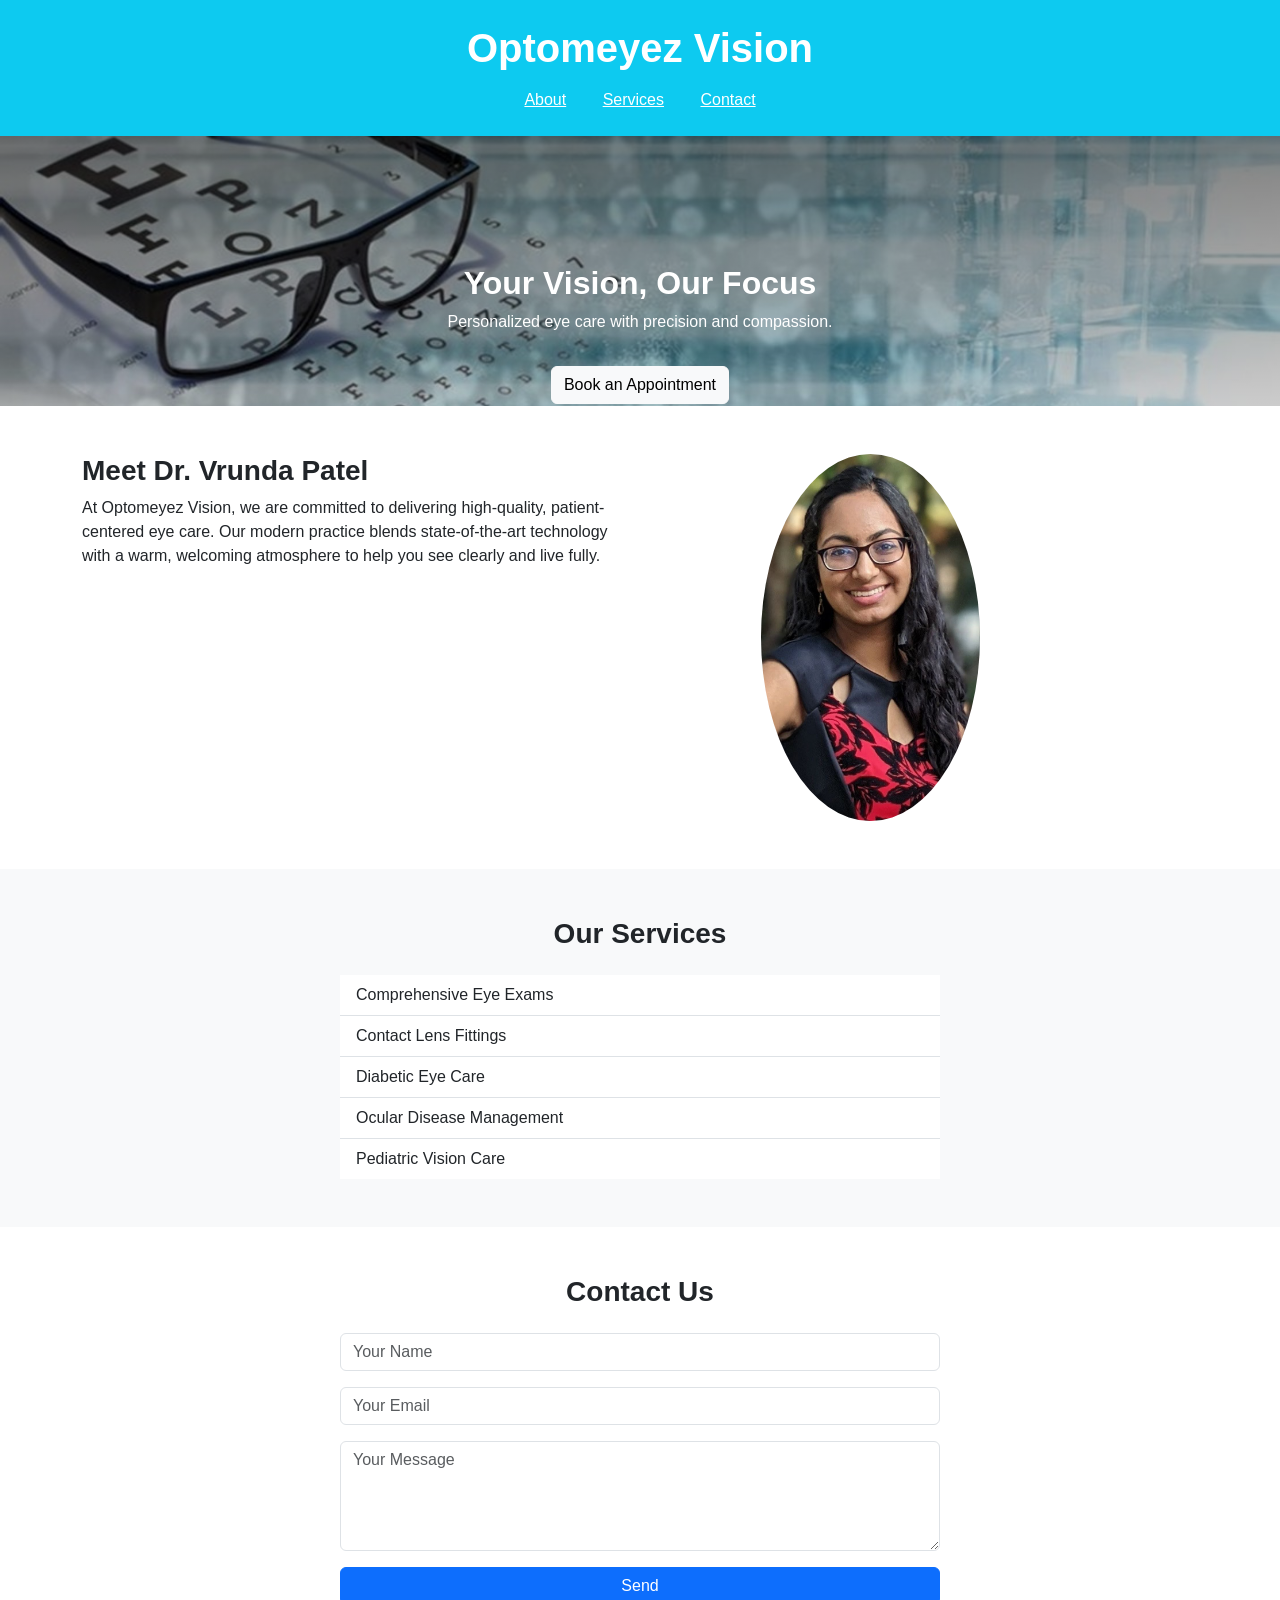
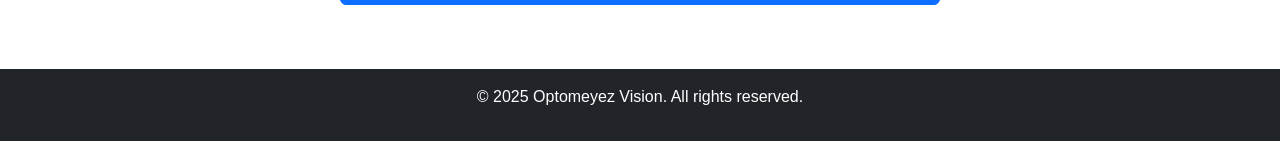
==== index.html @ 197a3fcf "Add files via upload" ====
<!DOCTYPE html>
<html lang="en">
<head>
  <meta charset="UTF-8" />
  <meta name="viewport" content="width=device-width, initial-scale=1.0" />
  <title>Optomeyez Vision</title>
  <link href="https://cdn.jsdelivr.net/npm/bootstrap@5.3.3/dist/css/bootstrap.min.css" rel="stylesheet">
  <link rel="stylesheet" href="style.css" />
</head>
<body>
  <header class="bg-info text-white text-center py-4">
    <h1>Optomeyez Vision</h1>
    <nav class="mt-3">
      <a href="#about" class="text-white mx-3">About</a>
      <a href="#services" class="text-white mx-3">Services</a>
      <a href="#contact" class="text-white mx-3">Contact</a>
    </nav>
  </header>

  <section id="navbar" class="hero text-center text-white d-flex align-items-center justify-content-center">
	<div id="hero">
		<div id="hero-content">
		  <h2>Your Vision, Our Focus</h2>
		  <p>Personalized eye care with precision and compassion.</p>
		  <a href="#contact" class="btn btn-light mt-3">Book an Appointment</a>
		</div>
    </div>
	<div class="overlay"></div>
  </section>

  <section id="about" class="container py-5">
    <div class="row">
      <div class="col-md-6">
        <h3>Meet Dr. Vrunda Patel</h3>
        <p>At Optomeyez Vision, we are committed to delivering high-quality, patient-centered eye care. Our modern practice blends state-of-the-art technology with a warm, welcoming atmosphere to help you see clearly and live fully.</p>
      </div>
      <div class="col-md-6">
        <img src="doctor.jpg" alt="Doctor" id="doctor">
      </div>
    </div>
  </section>

  <section id="services" class="bg-light py-5">
    <div class="container">
      <h3 class="text-center mb-4">Our Services</h3>
      <ul class="list-group list-group-flush">
        <li class="list-group-item">Comprehensive Eye Exams</li>
        <li class="list-group-item">Contact Lens Fittings</li>
        <li class="list-group-item">Diabetic Eye Care</li>
        <li class="list-group-item">Ocular Disease Management</li>
        <li class="list-group-item">Pediatric Vision Care</li>
      </ul>
    </div>
  </section>

  <section id="contact" class="container py-5">
    <h3 class="text-center mb-4">Contact Us</h3>
    <form id="contactForm" class="mx-auto" style="max-width: 600px;">
      <div class="mb-3">
        <input type="text" class="form-control" name="name" placeholder="Your Name" required />
      </div>
      <div class="mb-3">
        <input type="email" class="form-control" name="email" placeholder="Your Email" required />
      </div>
      <div class="mb-3">
        <textarea class="form-control" name="message" placeholder="Your Message" rows="4" required></textarea>
      </div>
      <button type="submit" class="btn btn-primary w-100">Send</button>
      <p id="formStatus" class="mt-3 text-success text-center"></p>
    </form>
  </section>

  <footer class="bg-dark text-white text-center py-3">
    <p>&copy; 2025 Optomeyez Vision. All rights reserved.</p>
  </footer>

  <script src="script.js"></script>
</body>
</html>
---- style.css ----
body {
  font-family: 'Segoe UI', Tahoma, Geneva, Verdana, sans-serif;
}
h1, h2, h3 {
  font-weight: 600;
}
#services ul {
  max-width: 600px;
  margin: auto;
}

#navbar {
  background: 
    linear-gradient(rgba(0, 0, 0, 0.5), rgba(0, 0, 0, 0.2)),
    url('banner.jpg') no-repeat center center; 
  background-size: cover; 
  height: 30vh;
}

#hero {
  position: relative;
  width: 100%;
  height: 100%;
}

#hero-content {
  margin-top: 10%;
}

img {
  border-radius: 50%;
  width: 40%;
  margin-left: 20%;
}

@media (max-width: 600px) {
  #navbar {
    height: 35vh;
  }
}
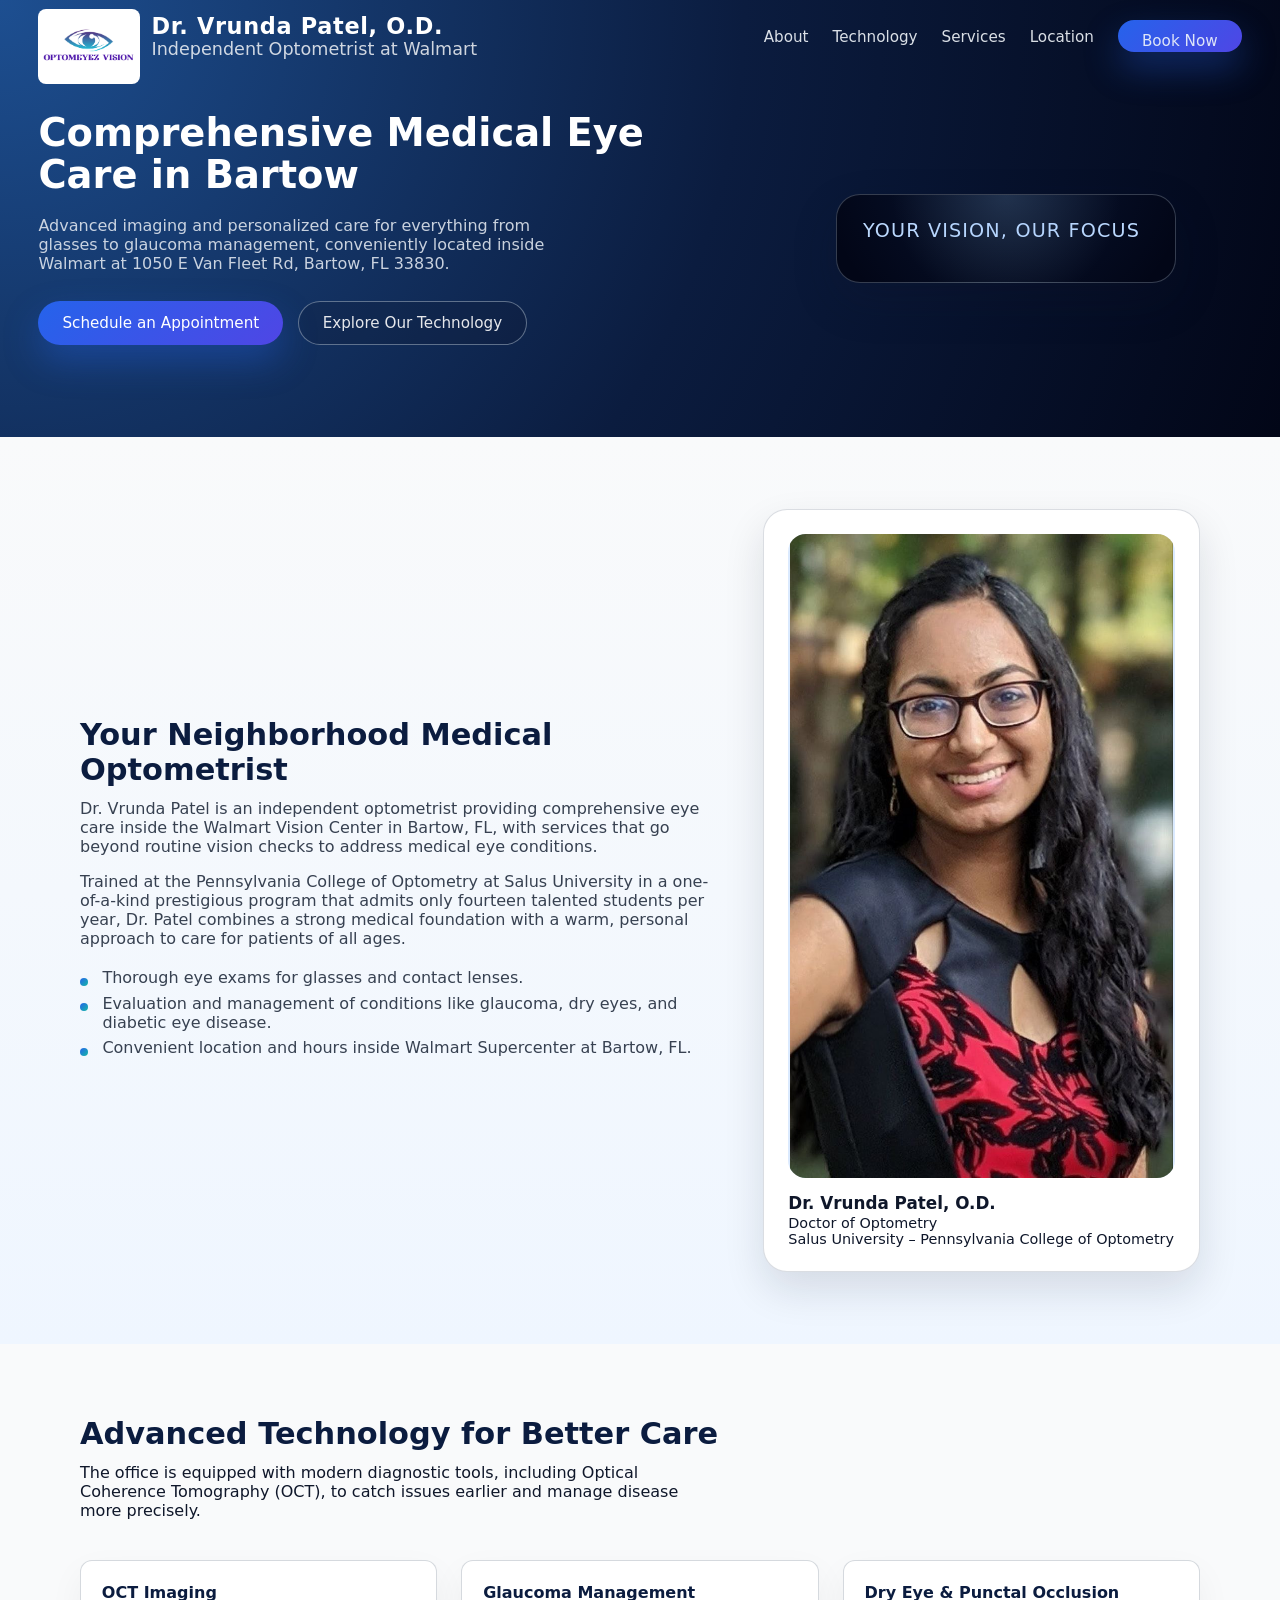
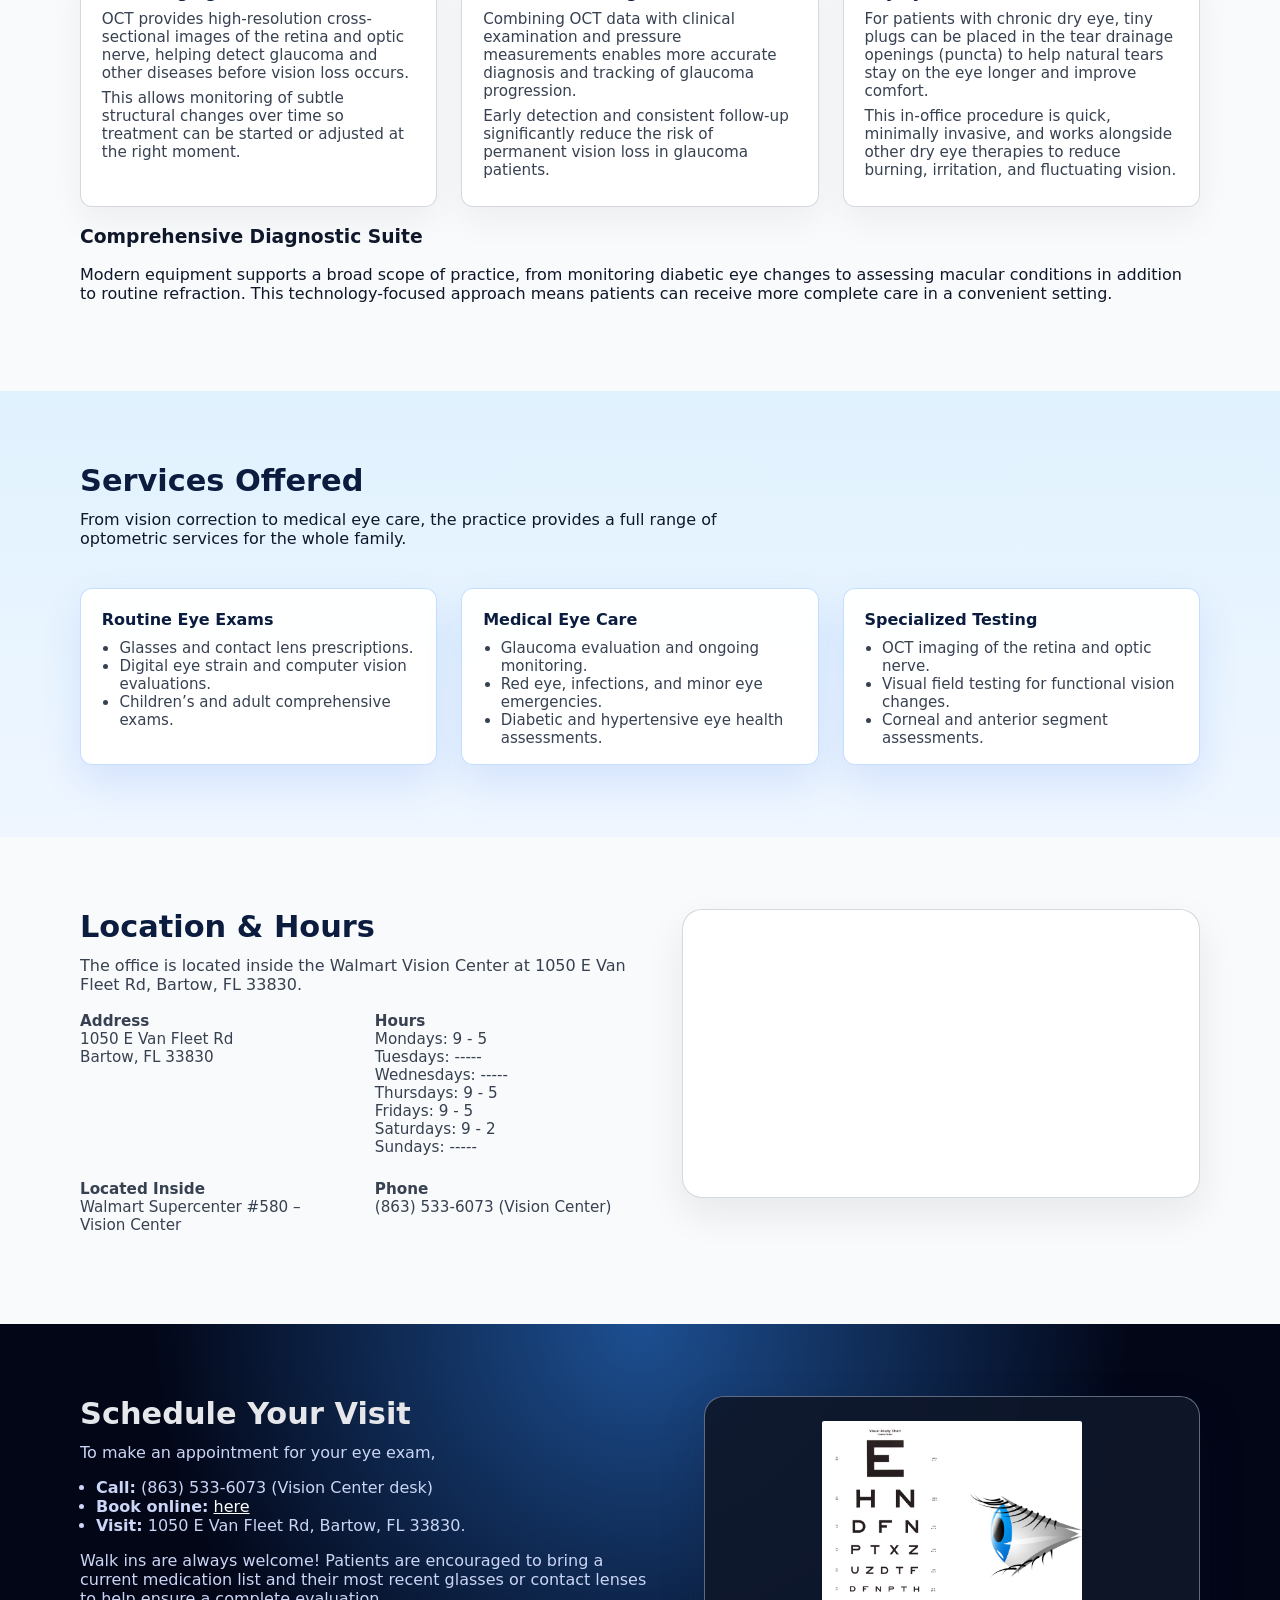
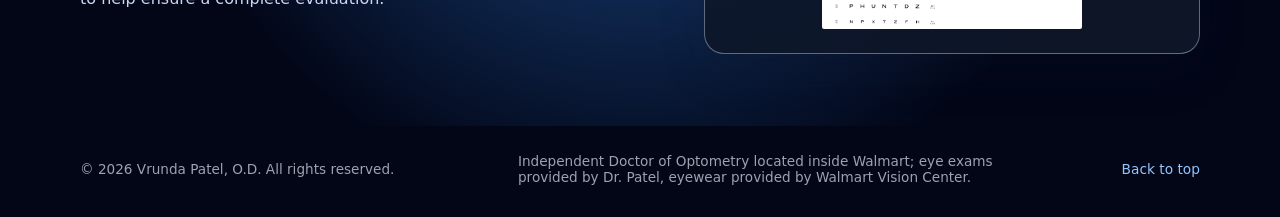
==== commit c3ab898a: "Add files via upload" ====
--- a/index.html
+++ b/index.html
@@ -1,79 +1,254 @@
-<!DOCTYPE html>
-<html lang="en">
-<head>
-  <meta charset="UTF-8" />
-  <meta name="viewport" content="width=device-width, initial-scale=1.0" />
-  <title>Optomeyez Vision</title>
-  <link href="https://cdn.jsdelivr.net/npm/bootstrap@5.3.3/dist/css/bootstrap.min.css" rel="stylesheet">
-  <link rel="stylesheet" href="style.css" />
-</head>
-<body>
-  <header class="bg-info text-white text-center py-4">
-    <h1>Optomeyez Vision</h1>
-    <nav class="mt-3">
-      <a href="#about" class="text-white mx-3">About</a>
-      <a href="#services" class="text-white mx-3">Services</a>
-      <a href="#contact" class="text-white mx-3">Contact</a>
-    </nav>
-  </header>
-
-  <section id="navbar" class="hero text-center text-white d-flex align-items-center justify-content-center">
-	<div id="hero">
-		<div id="hero-content">
-		  <h2>Your Vision, Our Focus</h2>
-		  <p>Personalized eye care with precision and compassion.</p>
-		  <a href="#contact" class="btn btn-light mt-3">Book an Appointment</a>
-		</div>
-    </div>
-	<div class="overlay"></div>
-  </section>
-
-  <section id="about" class="container py-5">
-    <div class="row">
-      <div class="col-md-6">
-        <h3>Meet Dr. Vrunda Patel</h3>
-        <p>At Optomeyez Vision, we are committed to delivering high-quality, patient-centered eye care. Our modern practice blends state-of-the-art technology with a warm, welcoming atmosphere to help you see clearly and live fully.</p>
-      </div>
-      <div class="col-md-6">
-        <img src="doctor.jpg" alt="Doctor" id="doctor">
-      </div>
-    </div>
-  </section>
-
-  <section id="services" class="bg-light py-5">
-    <div class="container">
-      <h3 class="text-center mb-4">Our Services</h3>
-      <ul class="list-group list-group-flush">
-        <li class="list-group-item">Comprehensive Eye Exams</li>
-        <li class="list-group-item">Contact Lens Fittings</li>
-        <li class="list-group-item">Diabetic Eye Care</li>
-        <li class="list-group-item">Ocular Disease Management</li>
-        <li class="list-group-item">Pediatric Vision Care</li>
-      </ul>
-    </div>
-  </section>
-
-  <section id="contact" class="container py-5">
-    <h3 class="text-center mb-4">Contact Us</h3>
-    <form id="contactForm" class="mx-auto" style="max-width: 600px;">
-      <div class="mb-3">
-        <input type="text" class="form-control" name="name" placeholder="Your Name" required />
-      </div>
-      <div class="mb-3">
-        <input type="email" class="form-control" name="email" placeholder="Your Email" required />
-      </div>
-      <div class="mb-3">
-        <textarea class="form-control" name="message" placeholder="Your Message" rows="4" required></textarea>
-      </div>
-      <button type="submit" class="btn btn-primary w-100">Send</button>
-      <p id="formStatus" class="mt-3 text-success text-center"></p>
-    </form>
-  </section>
-
-  <footer class="bg-dark text-white text-center py-3">
-    <p>&copy; 2025 Optomeyez Vision. All rights reserved.</p>
-  </footer>
-
-  <script src="script.js"></script>
-</body>
-</html>
+<!DOCTYPE html>
+<html lang="en">
+<head>
+  <meta charset="UTF-8" />
+  <meta name="viewport" content="width=device-width, initial-scale=1.0" />
+  <title>Dr. Vrunda Patel, O.D. | Bartow Optometrist</title>
+  <link rel="stylesheet" href="style.css" />
+</head>
+<body>
+  <header class="site-header" id="top">
+    <nav class="navbar">
+      <a href="#top" class="brand">
+        <img src="logo.png" alt="Practice Logo" class="logo" />
+        <span class="brand-text">
+          <span class="brand-title">Dr. Vrunda Patel, O.D.</span>
+          <span class="brand-subtitle">Independent Optometrist at Walmart</span>
+        </span>
+      </a>
+      <button class="nav-toggle" aria-label="Toggle navigation">
+        <span class="bar"></span>
+        <span class="bar"></span>
+      </button>
+      <ul class="nav-links">
+        <li><a href="#about">About</a></li>
+        <li><a href="#technology">Technology</a></li>
+        <li><a href="#services">Services</a></li>
+        <li><a href="#location">Location</a></li>
+        <li><a href="https://itrust0666.itrust.io/appointment" class="btn-primary">Book Now</a></li>
+      </ul>
+    </nav>
+
+    <section class="hero">
+      <div class="hero-content">
+        <h1>Comprehensive Medical Eye Care in Bartow</h1>
+        <p>
+          Advanced imaging and personalized care for everything from glasses to glaucoma management, conveniently located inside Walmart at 1050 E Van Fleet Rd, Bartow, FL 33830.
+        </p>
+        <div class="hero-actions">
+          <a href="#contact" class="btn-primary">Schedule an Appointment</a>
+          <a href="#technology" class="btn-outline">Explore Our Technology</a>
+        </div>
+      </div>
+      <div class="hero-visual">
+        <div class="hero-card">
+          <div class="hero-card-header">
+            <span>Your Vision, Our Focus</span>
+          </div>
+          <div class="hero-card-body">
+            <!--- <p class="hero-metric-label">Advanced Eye Imaging</p>
+            <p class="hero-metric">
+              OCT scans for detailed views of the retina and optic nerve to support glaucoma diagnosis and follow-up.
+            </p> --->
+          </div>
+        </div>
+      </div>
+    </section>
+  </header>
+
+  <main>
+    <!-- About Section -->
+    <section id="about" class="section about">
+      <div class="container about-grid">
+        <div class="about-text">
+          <h2>Your Neighborhood Medical Optometrist</h2>
+          <p>
+            Dr. Vrunda Patel is an independent optometrist providing comprehensive eye care inside the Walmart Vision Center in Bartow, FL, with services that go beyond routine vision checks to address medical eye conditions.
+          </p>
+          <p>
+            Trained at the Pennsylvania College of Optometry at Salus University in a one-of-a-kind prestigious program that admits only fourteen talented students per year, Dr. Patel combines a strong medical foundation with a warm, personal approach to care for patients of all ages.
+          </p>
+          <ul class="about-list">
+            <li>Thorough eye exams for glasses and contact lenses.</li>
+            <li>Evaluation and management of conditions like glaucoma, dry eyes, and diabetic eye disease.</li>
+            <li>Convenient location and hours inside Walmart Supercenter at Bartow, FL.</li>
+          </ul>
+        </div>
+        <div class="about-image-card">
+          <div class="about-image-wrapper">
+            <img src="doctor.jpg" alt="Dr. Vrunda Patel headshot" class="about-image" />
+          </div>
+          <div class="about-image-info">
+            <h3>Dr. Vrunda Patel, O.D.</h3>
+            <p>Doctor of Optometry</p>
+            <p>Salus University – Pennsylvania College of Optometry</p>
+          </div>
+        </div>
+      </div>
+    </section>
+
+    <!-- Technology Section -->
+    <section id="technology" class="section technology">
+      <div class="container">
+        <h2>Advanced Technology for Better Care</h2>
+        <p class="section-intro">
+          The office is equipped with modern diagnostic tools, including Optical Coherence Tomography (OCT), to catch issues earlier and manage disease more precisely.
+        </p>
+        <div class="technology-grid">
+          <div class="tech-card">
+            <h3>OCT Imaging</h3>
+            <p>
+              OCT provides high-resolution cross-sectional images of the retina and optic nerve, helping detect glaucoma and other diseases before vision loss occurs.
+            </p>
+            <p>
+              This allows monitoring of subtle structural changes over time so treatment can be started or adjusted at the right moment.
+            </p>
+          </div>
+          <div class="tech-card">
+            <h3>Glaucoma Management</h3>
+            <p>
+              Combining OCT data with clinical examination and pressure measurements enables more accurate diagnosis and tracking of glaucoma progression.
+            </p>
+            <p>
+              Early detection and consistent follow-up significantly reduce the risk of permanent vision loss in glaucoma patients.
+            </p>
+          </div>
+		  <div class="tech-card">
+			<h3>Dry Eye & Punctal Occlusion</h3>
+			<p>
+			  For patients with chronic dry eye, tiny plugs can be placed in the tear drainage openings (puncta) to help natural tears stay on the eye longer and improve comfort.
+			</p>
+			<p>
+			  This in-office procedure is quick, minimally invasive, and works alongside other dry eye therapies to reduce burning, irritation, and fluctuating vision.
+			</p>
+		  </div>          
+        </div>
+		<h3>Comprehensive Diagnostic Suite</h3>
+		<p>
+		  Modern equipment supports a broad scope of practice, from monitoring diabetic eye changes to assessing macular conditions in addition to routine refraction. This technology-focused approach means patients can receive more complete care in a convenient setting.
+		</p>
+      </div>
+    </section>
+
+    <!-- Services Section -->
+    <section id="services" class="section services">
+      <div class="container">
+        <h2>Services Offered</h2>
+        <p class="section-intro">
+          From vision correction to medical eye care, the practice provides a full range of optometric services for the whole family.
+        </p>
+        <div class="services-grid">
+          <div class="service-card">
+            <h3>Routine Eye Exams</h3>
+            <ul>
+              <li>Glasses and contact lens prescriptions.</li>
+              <li>Digital eye strain and computer vision evaluations.</li>
+              <li>Children’s and adult comprehensive exams.</li>
+            </ul>
+          </div>
+          <div class="service-card">
+            <h3>Medical Eye Care</h3>
+            <ul>
+              <li>Glaucoma evaluation and ongoing monitoring.</li>
+              <li>Red eye, infections, and minor eye emergencies.</li>
+              <li>Diabetic and hypertensive eye health assessments.</li>
+            </ul>
+          </div>
+          <div class="service-card">
+            <h3>Specialized Testing</h3>
+            <ul>
+              <li>OCT imaging of the retina and optic nerve.</li>
+              <li>Visual field testing for functional vision changes.</li>
+              <li>Corneal and anterior segment assessments.</li>
+            </ul>
+          </div>
+        </div>
+      </div>
+    </section>
+
+    <!-- Location Section -->
+    <section id="location" class="section location">
+      <div class="container location-grid">
+        <div class="location-info">
+          <h2>Location & Hours</h2>
+          <p>
+            The office is located inside the Walmart Vision Center at 1050 E Van Fleet Rd, Bartow, FL 33830.
+          </p>
+          <div class="location-details">
+            <p><strong>Address</strong><br />1050 E Van Fleet Rd<br />Bartow, FL 33830</p>
+			<p><strong>Hours</strong><br />Mondays: 9 - 5<br />Tuesdays: -----<br />Wednesdays: -----<br />Thursdays: 9 - 5<br />Fridays: 9 - 5<br />Saturdays: 9 - 2<br />Sundays: -----</p>
+            <p><strong>Located Inside</strong><br />Walmart Supercenter #580 – Vision Center</p>
+            <p><strong>Phone</strong><br />(863) 533-6073 (Vision Center)</p>
+          </div>
+        </div>
+        <div class="location-map">
+          <div class="map-embed-wrapper">
+            <!-- You can replace the src with your own embedded map link -->
+            <iframe
+              title="Map to 1050 E Van Fleet Rd Bartow FL 33830"
+              src="https://www.google.com/maps?q=1050+E+Van+Fleet+Dr,+Bartow,+FL+33830&output=embed"
+              loading="lazy"
+              referrerpolicy="no-referrer-when-downgrade"
+            ></iframe>
+          </div>
+        </div>
+      </div>
+    </section>
+
+    <!-- Contact Section -->
+    <section id="contact" class="section contact">
+      <div class="container contact-grid">
+        <div class="contact-text">
+          <h2>Schedule Your Visit</h2>
+          <p>
+            To make an appointment for your eye exam,
+          </p>
+          <ul class="contact-list">
+            <li><strong>Call:</strong> (863) 533-6073 (Vision Center desk)</li>
+			<li><strong>Book online:</strong> <a href = "https://itrust0666.itrust.io/appointment" style = "color:white">here</a></li>
+            <li><strong>Visit:</strong> 1050 E Van Fleet Rd, Bartow, FL 33830.</li>
+          </ul>
+          <p>
+            Walk ins are always welcome! Patients are encouraged to bring a current medication list and their most recent glasses or contact lenses to help ensure a complete evaluation.
+          </p>
+        </div>
+        <div class="contact-card">
+		  <img src="snellentest.png" alt="Snellen eye chart" class="snellen-image" />
+          <!-- <h3>Quick Message</h3>
+          <p class="small-note">
+            This is a non-functional demo form for the static site; connect it to your preferred system later.
+          </p>
+          <form class="contact-form" id="contact-form">
+            <div class="form-group">
+              <label for="name">Name</label>
+              <input id="name" type="text" name="name" placeholder="Your full name" required />
+            </div>
+            <div class="form-group">
+              <label for="phone">Phone</label>
+              <input id="phone" type="tel" name="phone" placeholder="Best phone number" required />
+            </div>
+            <div class="form-group">
+              <label for="message">Message</label>
+              <textarea id="message" name="message" rows="3" placeholder="Preferred day/time or questions"></textarea>
+            </div>
+            <button type="submit" class="btn-primary full-width">Submit Request</button>
+            <p class="form-status" id="form-status"></p>
+          </form> -->
+        </div>
+      </div>
+    </section>
+  </main>
+
+  <footer class="site-footer">
+    <div class="container footer-content">
+      <p>&copy; <span id="year"></span> Vrunda Patel, O.D. All rights reserved.</p>
+      <p class="footer-note">
+        Independent Doctor of Optometry located inside Walmart; eye exams provided by Dr. Patel, eyewear provided by Walmart Vision Center.
+      </p>
+      <a href="#top" class="back-to-top">Back to top</a>
+    </div>
+  </footer>
+
+  <script src="script.js"></script>
+</body>
+</html>
--- a/style.css
+++ b/style.css
@@ -1,40 +1,764 @@
-body {
-  font-family: 'Segoe UI', Tahoma, Geneva, Verdana, sans-serif;
-}
-h1, h2, h3 {
-  font-weight: 600;
-}
-#services ul {
-  max-width: 600px;
-  margin: auto;
-}
-
-#navbar {
-  background: 
-    linear-gradient(rgba(0, 0, 0, 0.5), rgba(0, 0, 0, 0.2)),
-    url('banner.jpg') no-repeat center center; 
-  background-size: cover; 
-  height: 30vh;
-}
-
-#hero {
-  position: relative;
-  width: 100%;
-  height: 100%;
-}
-
-#hero-content {
-  margin-top: 10%;
-}
-
-img {
-  border-radius: 50%;
-  width: 40%;
-  margin-left: 20%;
-}
-
-@media (max-width: 600px) {
-  #navbar {
-    height: 35vh;
-  }
-}
+:root {
+  --blue-900: #0b1c3f;
+  --blue-700: #1d4f91;
+  --blue-500: #2563eb;
+  --blue-300: #7fb3ff;
+  --blue-100: #e6f1ff;
+  --gray-900: #0f172a;
+  --gray-700: #374151;
+  --gray-500: #6b7280;
+  --gray-200: #e5e7eb;
+  --gray-100: #f3f4f6;
+  --white: #ffffff;
+  --accent-teal: #14b8a6;
+
+  --shadow-soft: 0 18px 45px rgba(15, 23, 42, 0.18);
+  --radius-lg: 18px;
+  --radius-md: 12px;
+  --radius-pill: 999px;
+
+  --nav-height: 72px;
+}
+
+*,
+*::before,
+*::after {
+  box-sizing: border-box;
+}
+
+html {
+  scroll-behavior: smooth;
+}
+
+body {
+  margin: 0;
+  font-family: system-ui, -apple-system, BlinkMacSystemFont, "SF Pro Text",
+    "Segoe UI", sans-serif;
+  color: var(--gray-900);
+  background: radial-gradient(circle at top left, #0b1c3f 0, #020617 50%, #020617 80%, #020617 100%);
+}
+
+/* Layout helpers */
+
+.container {
+  width: min(1120px, 100% - 2.5rem);
+  margin-inline: auto;
+}
+
+.section {
+  padding: 4.5rem 0;
+}
+
+.section h2 {
+  font-size: clamp(1.9rem, 2.2vw, 2.2rem);
+  margin: 0 0 0.75rem;
+  color: var(--blue-900);
+}
+
+.section-intro {
+  margin: 0 0 2.5rem;
+  color: var(--gray-600);
+  max-width: 640px;
+}
+
+/* Header & Nav */
+
+.site-header {
+  background: radial-gradient(circle at top left, #1d4f91 0, #0b1c3f 55%, #020617 100%);
+  color: var(--white);
+  padding-bottom: 4.5rem;
+}
+
+.navbar {
+  height: var(--nav-height);
+  display: flex;
+  align-items: center;
+  justify-content: space-between;
+  gap: 1rem;
+  padding-inline: min(3vw, 2.5rem);
+}
+
+.brand {
+  display: flex;
+  align-items: center;
+  text-decoration: none;
+  color: inherit;
+  gap: 0.7rem;
+}
+
+.logo {
+  height: 75px;
+  width: auto;
+  border-radius: 8px;
+  background: rgba(15, 23, 42, 0.6);
+  object-fit: cover;
+  margin-top: 5%;
+}
+
+.brand-text {
+  display: flex;
+  flex-direction: column;
+  font-size: 1.4rem;
+}
+
+.brand-title {
+  font-weight: 600;
+  letter-spacing: 0.03em;
+}
+
+.brand-subtitle {
+  font-size: 1.1rem;
+  opacity: 0.8;
+}
+
+/* Nav links */
+
+.nav-links {
+  display: flex;
+  align-items: center;
+  gap: 1.5rem;
+  list-style: none;
+  margin: 0;
+  padding: 0;
+}
+
+.nav-links a {
+  color: rgba(241, 245, 249, 0.9);
+  text-decoration: none;
+  font-size: 0.95rem;
+  position: relative;
+  padding-bottom: 2px;
+}
+
+.nav-links a::after {
+  content: "";
+  position: absolute;
+  left: 0;
+  bottom: 0;
+  width: 0%;
+  height: 2px;
+  background: linear-gradient(90deg, var(--blue-300), var(--accent-teal));
+  border-radius: 999px;
+  transition: width 0.25s ease;
+}
+
+.nav-links a:hover::after {
+  width: 100%;
+}
+
+/* Hamburger */
+
+.nav-toggle {
+  display: none;
+  background: transparent;
+  border: none;
+  cursor: pointer;
+  flex-direction: column;
+  gap: 5px;
+}
+
+.nav-toggle .bar {
+  width: 22px;
+  height: 2px;
+  background: #e5e7eb;
+  border-radius: 999px;
+}
+
+/* Buttons */
+
+.btn-primary,
+.btn-outline {
+  display: inline-flex;
+  align-items: center;
+  justify-content: center;
+  border-radius: var(--radius-pill);
+  padding: 0.75rem 1.5rem;
+  font-size: 0.95rem;
+  font-weight: 500;
+  cursor: pointer;
+  border: none;
+  text-decoration: none;
+  transition: transform 0.15s ease, box-shadow 0.15s ease, background 0.15s ease,
+    color 0.15s ease;
+}
+
+.btn-primary {
+  background: linear-gradient(135deg, #2563eb, #4f46e5);
+  color: var(--white);
+  box-shadow: 0 16px 35px rgba(37, 99, 235, 0.35);
+}
+
+.btn-primary:hover {
+  transform: translateY(-1px);
+  box-shadow: 0 20px 45px rgba(37, 99, 235, 0.48);
+}
+
+.btn-outline {
+  border: 1px solid rgba(148, 163, 184, 0.6);
+  color: #e5e7eb;
+  background: rgba(15, 23, 42, 0.2);
+}
+
+.btn-outline:hover {
+  background: rgba(15, 23, 42, 0.55);
+}
+
+.full-width {
+  width: 100%;
+}
+
+/* Hero */
+
+.hero {
+  display: grid;
+  grid-template-columns: minmax(0, 1.6fr) minmax(0, 1.1fr);
+  gap: 3rem;
+  align-items: center;
+  padding: 2.5rem min(3vw, 2.5rem) 0;
+}
+
+.hero-content h1 {
+  font-size: clamp(2.2rem, 3vw, 2.9rem);
+  line-height: 1.1;
+  margin: 0 0 1.25rem;
+}
+
+.hero-content p {
+  margin: 0 0 1.75rem;
+  max-width: 520px;
+  color: rgba(226, 232, 240, 0.88);
+}
+
+.hero-actions {
+  display: flex;
+  flex-wrap: wrap;
+  gap: 0.9rem;
+  margin-bottom: 1.2rem;
+}
+
+.hero-highlight .pill {
+  display: inline-flex;
+  align-items: center;
+  padding: 0.45rem 0.9rem;
+  border-radius: var(--radius-pill);
+  background: rgba(15, 23, 42, 0.7);
+  border: 1px solid rgba(96, 165, 250, 0.6);
+  color: #dbeafe;
+  font-size: 0.85rem;
+}
+
+/* Hero visual card */
+
+.hero-visual {
+  display: flex;
+  justify-content: center;
+}
+
+.hero-card {
+  background: radial-gradient(circle at top, #1e293b 0, #020617 60%);
+  border-radius: 24px;
+  padding: 1.5rem 1.6rem;
+  color: #e5e7eb;
+  box-shadow: var(--shadow-soft);
+  border: 1px solid rgba(148, 163, 184, 0.35);
+  max-width: 340px;
+  width: 100%;
+  position: relative;
+  overflow: hidden;
+}
+
+.hero-card::before {
+  content: "";
+  position: absolute;
+  inset: -40%;
+  background: radial-gradient(circle at top, rgba(59, 130, 246, 0.3), transparent 55%);
+  opacity: 0.4;
+  pointer-events: none;
+}
+
+.hero-card-header {
+  display: flex;
+  align-items: center;
+  justify-content: space-between;
+  margin-bottom: 1rem;
+}
+
+.hero-card-header span {
+  font-size: 1.2rem;
+  letter-spacing: 0.06em;
+  text-transform: uppercase;
+  color: #bfdbfe;
+  text-align: center;
+  display: flex;
+  align-items: center;   /* vertical center */
+  justify-content: center; /* horizontal center */
+  text-align: center;
+}
+
+.hero-card-body {
+  position: relative;
+  z-index: 1;
+}
+
+.hero-metric-label {
+  font-size: 0.85rem;
+  text-transform: uppercase;
+  letter-spacing: 0.12em;
+  color: #a5b4fc;
+  margin-bottom: 0.4rem;
+}
+
+.hero-metric {
+  font-size: 0.95rem;
+  color: #e5e7eb;
+  line-height: 1.5;
+}
+
+/* ABOUT */
+
+.about {
+  background: linear-gradient(to bottom, #f9fafb, #eff6ff);
+}
+
+.about-grid {
+  display: grid;
+  grid-template-columns: minmax(0, 1.6fr) minmax(0, 1.1fr);
+  gap: 3rem;
+  align-items: center;
+}
+
+.about-text p {
+  margin-top: 0;
+  color: var(--gray-700);
+}
+
+.about-list {
+  list-style: none;
+  margin: 1.25rem 0 0;
+  padding: 0;
+}
+
+.about-list li {
+  position: relative;
+  padding-left: 1.4rem;
+  margin-bottom: 0.4rem;
+  color: var(--gray-700);
+}
+
+.about-list li::before {
+  content: "";
+  position: absolute;
+  left: 0;
+  top: 0.6rem;
+  width: 8px;
+  height: 8px;
+  border-radius: 999px;
+  background: linear-gradient(135deg, var(--blue-500), var(--accent-teal));
+}
+
+.about-image-card {
+  background: var(--white);
+  border-radius: 24px;
+  padding: 1.5rem;
+  box-shadow: 0 18px 40px rgba(15, 23, 42, 0.12);
+  border: 1px solid rgba(209, 213, 219, 0.8);
+}
+
+.about-image-wrapper {
+  border-radius: 18px;
+  overflow: hidden;
+  background: #dbeafe;
+  aspect-ratio: 3 / 5;
+}
+
+.about-image {
+  width: 100%;
+  height: 100%;
+  object-fit: scale-down; /* or try 'scale-down' */
+  object-position: center top; /* adjust as needed */
+  display: block;
+  transition: transform 0.3s ease;
+}
+
+img:hover {
+    /* Scales the image to 120% (1.2 times) its original size */
+    transform: scale(1.2); 
+}
+
+.about-image-info {
+  margin-top: 0.9rem;
+}
+
+.about-image-info h3 {
+  margin: 0 0 0.15rem;
+  font-size: 1.05rem;
+}
+
+.about-image-info p {
+  margin: 0;
+  font-size: 0.9rem;
+  color: var(--gray-600);
+}
+
+/* TECHNOLOGY */
+
+.technology {
+  background: #f9fafb;
+}
+
+.technology-grid {
+  display: grid;
+  grid-template-columns: repeat(3, minmax(0, 1fr));
+  gap: 1.5rem;
+}
+
+.tech-card {
+  background: var(--white);
+  border-radius: var(--radius-md);
+  padding: 1.4rem 1.3rem 1.3rem;
+  border: 1px solid rgba(209, 213, 219, 0.9);
+  box-shadow: 0 14px 35px rgba(15, 23, 42, 0.05);
+}
+
+.tech-card h3 {
+  margin: 0 0 0.5rem;
+  font-size: 1rem;
+  color: var(--blue-900);
+}
+
+.tech-card p {
+  margin: 0 0 0.4rem;
+  font-size: 0.95rem;
+  color: var(--gray-700);
+}
+
+/* SERVICES */
+
+.services {
+  background: linear-gradient(to bottom, #e0f2fe, #eff6ff);
+}
+
+.services-grid {
+  display: grid;
+  grid-template-columns: repeat(3, minmax(0, 1fr));
+  gap: 1.5rem;
+}
+
+.service-card {
+  background: rgba(255, 255, 255, 0.96);
+  border-radius: var(--radius-md);
+  padding: 1.3rem 1.3rem 1.1rem;
+  border: 1px solid rgba(191, 219, 254, 0.9);
+  box-shadow: 0 18px 40px rgba(37, 99, 235, 0.12);
+}
+
+.service-card h3 {
+  margin: 0 0 0.6rem;
+  font-size: 1rem;
+  color: var(--blue-900);
+}
+
+.service-card ul {
+  margin: 0;
+  padding-left: 1.1rem;
+  color: var(--gray-700);
+  font-size: 0.94rem;
+}
+
+/* LOCATION */
+
+.location {
+  background: #f9fafb;
+}
+
+.location-grid {
+  display: grid;
+  grid-template-columns: minmax(0, 1.2fr) minmax(0, 1.1fr);
+  gap: 2.25rem;
+  align-items: start;
+}
+
+.location-info p {
+  margin-top: 0;
+  color: var(--gray-700);
+}
+
+.location-details {
+  display: grid;
+  grid-template-columns: repeat(auto-fit, minmax(180px, 1fr));
+  gap: 1.5rem;
+  margin: 1.1rem 0;
+}
+
+.location-details p {
+  margin: 0;
+  font-size: 0.95rem;
+}
+
+.hours-note {
+  font-size: 0.9rem;
+  color: var(--gray-600);
+}
+
+.location-map {
+  background: var(--white);
+  border-radius: 20px;
+  padding: 0.7rem;
+  border: 1px solid rgba(209, 213, 219, 0.9);
+  box-shadow: 0 16px 38px rgba(15, 23, 42, 0.08);
+}
+
+.map-embed-wrapper {
+  border-radius: 14px;
+  overflow: hidden;
+}
+
+.location iframe {
+  width: 100%;
+  height: 260px;
+  border: 0;
+}
+
+/* CONTACT */
+
+.contact {
+  background: radial-gradient(circle at top, #1d4f91 0, #020617 65%);
+  color: #e5e7eb;
+}
+
+.contact-grid {
+  display: grid;
+  grid-template-columns: minmax(0, 1.3fr) minmax(0, 1.1fr);
+  gap: 2.4rem;
+  align-items: start;
+}
+
+.contact h2 {
+  color: #e5e7eb;
+}
+
+.contact-text p {
+  margin-top: 0;
+  color: #cbd5f5;
+}
+
+.contact-list {
+  margin: 1rem 0;
+  padding-left: 1rem;
+  color: #cbd5f5;
+}
+
+.small-note {
+  font-size: 0.85rem;
+  color: #cbd5f5;
+  margin-top: 0;
+}
+
+.contact-card {
+  background: rgba(15, 23, 42, 0.92);
+  border-radius: 20px;
+  padding: 1.5rem;
+  border: 1px solid rgba(148, 163, 184, 0.6);
+  box-shadow: var(--shadow-soft);
+}
+
+/* Form */
+
+.contact-form {
+  margin-top: 0.8rem;
+}
+
+.form-group {
+  margin-bottom: 0.9rem;
+}
+
+label {
+  display: block;
+  font-size: 0.85rem;
+  margin-bottom: 0.25rem;
+  color: #e5e7eb;
+}
+
+input,
+textarea {
+  width: 100%;
+  border-radius: 10px;
+  border: 1px solid rgba(148, 163, 184, 0.7);
+  padding: 0.6rem 0.7rem;
+  font-size: 0.92rem;
+  background: rgba(15, 23, 42, 0.8);
+  color: #e5e7eb;
+  outline: none;
+  transition: border-color 0.15s ease, box-shadow 0.15s ease, background 0.15s ease;
+}
+
+input::placeholder,
+textarea::placeholder {
+  color: #94a3b8;
+}
+
+input:focus,
+textarea:focus {
+  border-color: #60a5fa;
+  box-shadow: 0 0 0 1px rgba(37, 99, 235, 0.5);
+  background: rgba(15, 23, 42, 0.95);
+}
+
+textarea {
+  resize: vertical;
+}
+
+.form-status {
+  margin-top: 0.6rem;
+  font-size: 0.85rem;
+  min-height: 1em;
+}
+
+.snellen-image {
+  width: 112%;
+  max-width: 260px;      /* controls how big it gets */
+  aspect-ratio: 1.25 / 1;   /* keeps it roughly square */
+  object-fit: cover;     /* fills the square without distortion */
+  border-radius: 2px;
+  display: block;
+  margin: 0 auto;        /* centers it in the card */
+}
+
+
+/* Footer */
+
+.site-footer {
+  padding: 1.7rem 0 2rem;
+  background: #020617;
+  color: #9ca3af;
+  font-size: 0.85rem;
+}
+
+.footer-content {
+  display: flex;
+  flex-wrap: wrap;
+  align-items: center;
+  justify-content: space-between;
+  gap: 0.75rem;
+}
+
+.footer-note {
+  margin: 0;
+  max-width: 480px;
+}
+
+.site-footer p {
+  margin: 0;
+}
+
+.back-to-top {
+  color: #93c5fd;
+  text-decoration: none;
+  font-size: 0.86rem;
+}
+
+.back-to-top:hover {
+  text-decoration: underline;
+}
+
+/* Responsive */
+
+@media (max-width: 960px) {
+  .hero {
+    grid-template-columns: minmax(0, 1.2fr);
+    padding-top: 1.8rem;
+  }
+
+  .hero-visual {
+    justify-content: flex-start;
+  }
+
+  .about-grid,
+  .technology-grid,
+  .services-grid,
+  .location-grid,
+  .contact-grid {
+    grid-template-columns: minmax(0, 1fr);
+  }
+
+  .technology-grid,
+  .services-grid {
+    gap: 1.2rem;
+  }
+  
+  .brand-text {
+	display: flex;
+	flex-direction: column;
+	font-size: 1.12rem;
+	margin-top: 5%;
+  }
+
+  .brand-subtitle {
+	font-size: 0.85rem;
+	opacity: 0.7;
+  }
+}
+
+@media (max-width: 768px) {
+  .navbar {
+    padding-inline: 1.25rem;
+  }
+
+  .nav-toggle {
+    display: flex;
+  }
+
+  .nav-links {
+    position: absolute;
+    inset-inline: 0;
+    top: var(--nav-height);
+    transform: translateY(-8px);
+    opacity: 0;
+    pointer-events: none;
+    flex-direction: column;
+    background: rgba(2, 6, 23, 0.98);
+    padding: 0.75rem 1.25rem 1.1rem;
+    border-bottom: 1px solid rgba(148, 163, 184, 0.4);
+    gap: 0.75rem;
+    transition: opacity 0.2s ease;
+  }
+
+  .nav-links.open {
+    opacity: 1;
+    pointer-events: auto;
+  }
+
+  .nav-links li {
+    width: 100%;
+  }
+
+  .nav-links a {
+    display: block;
+    padding: 0.4rem 0;
+  }
+
+  .hero {
+    padding-inline: 1.25rem;
+  }
+
+  .section {
+    padding-inline: 1.25rem;
+  }
+}
+
+@media (max-width: 640px) {
+  .hero-content h1 {
+    font-size: 2rem;
+  }
+
+  .hero-actions {
+    flex-direction: column;
+    align-items: stretch;
+  }
+
+  .site-footer .footer-content {
+    flex-direction: column;
+    align-items: flex-start;
+  }
+}
+
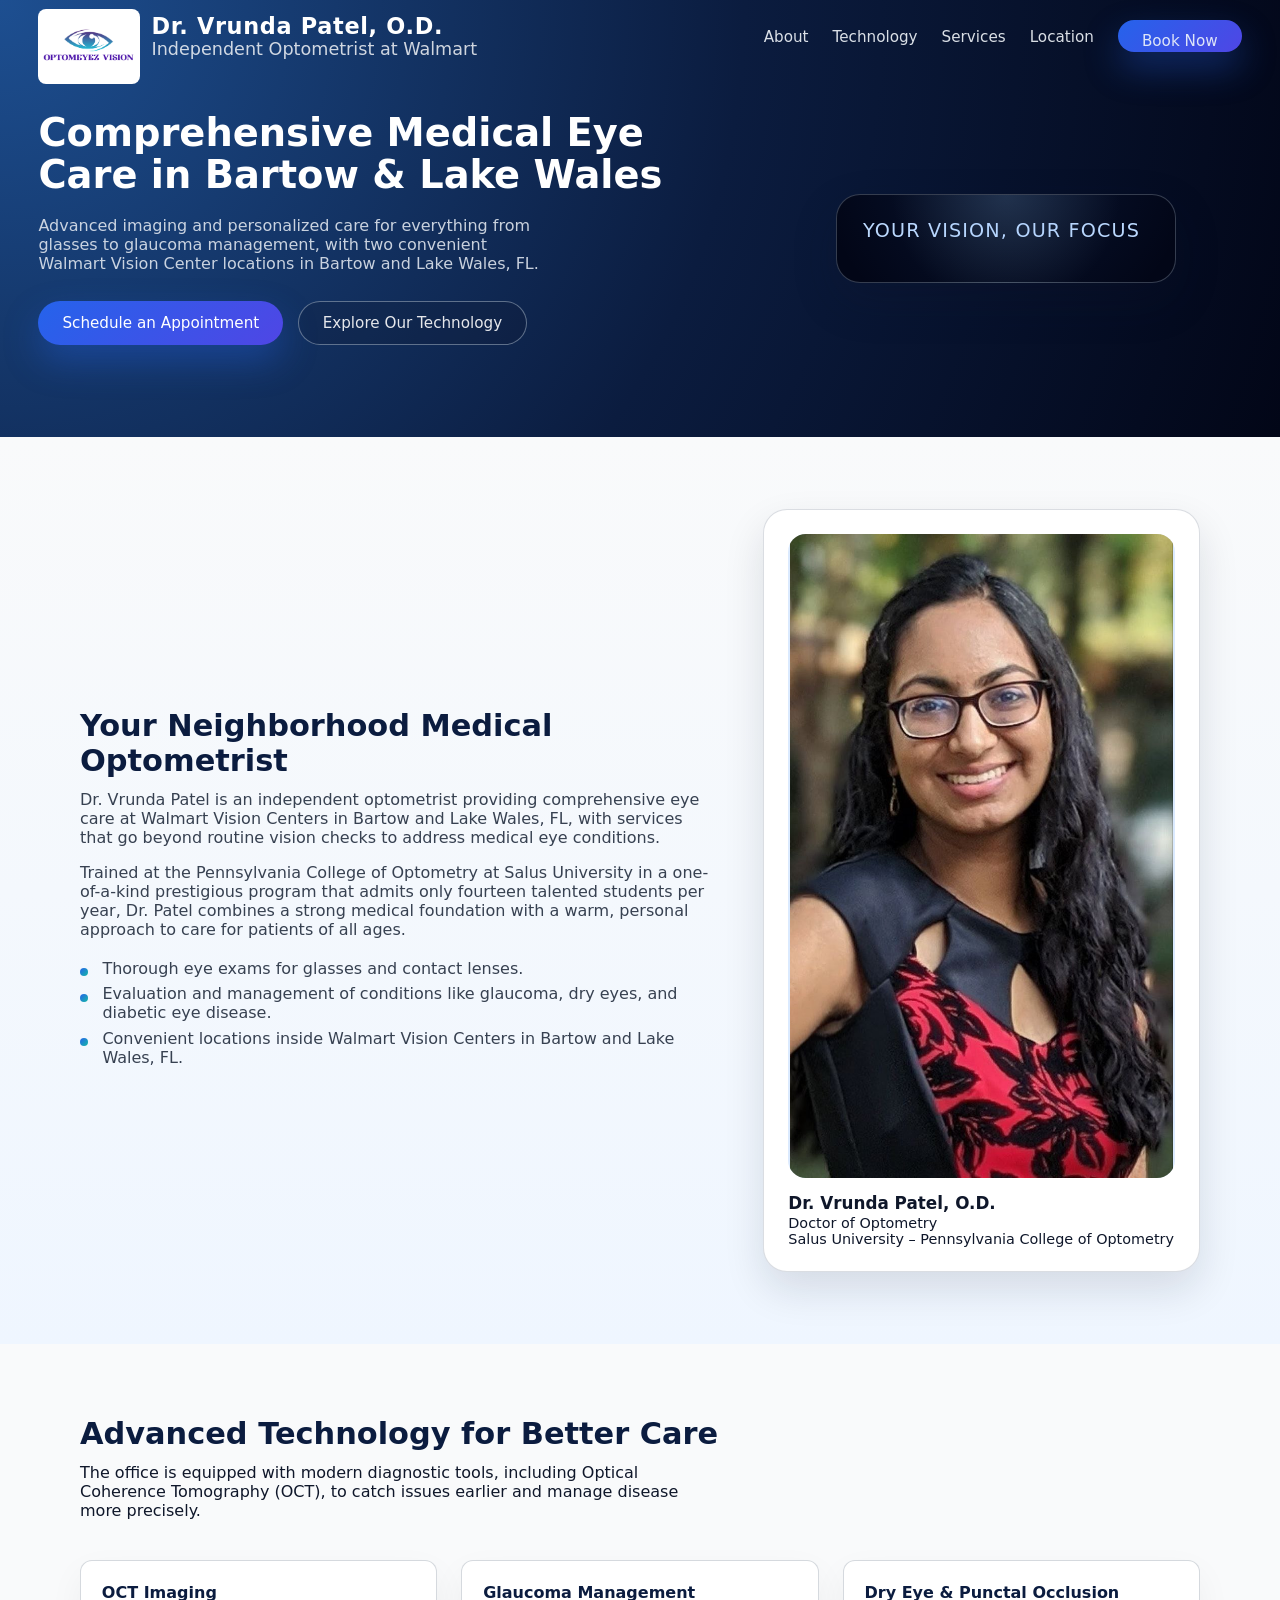
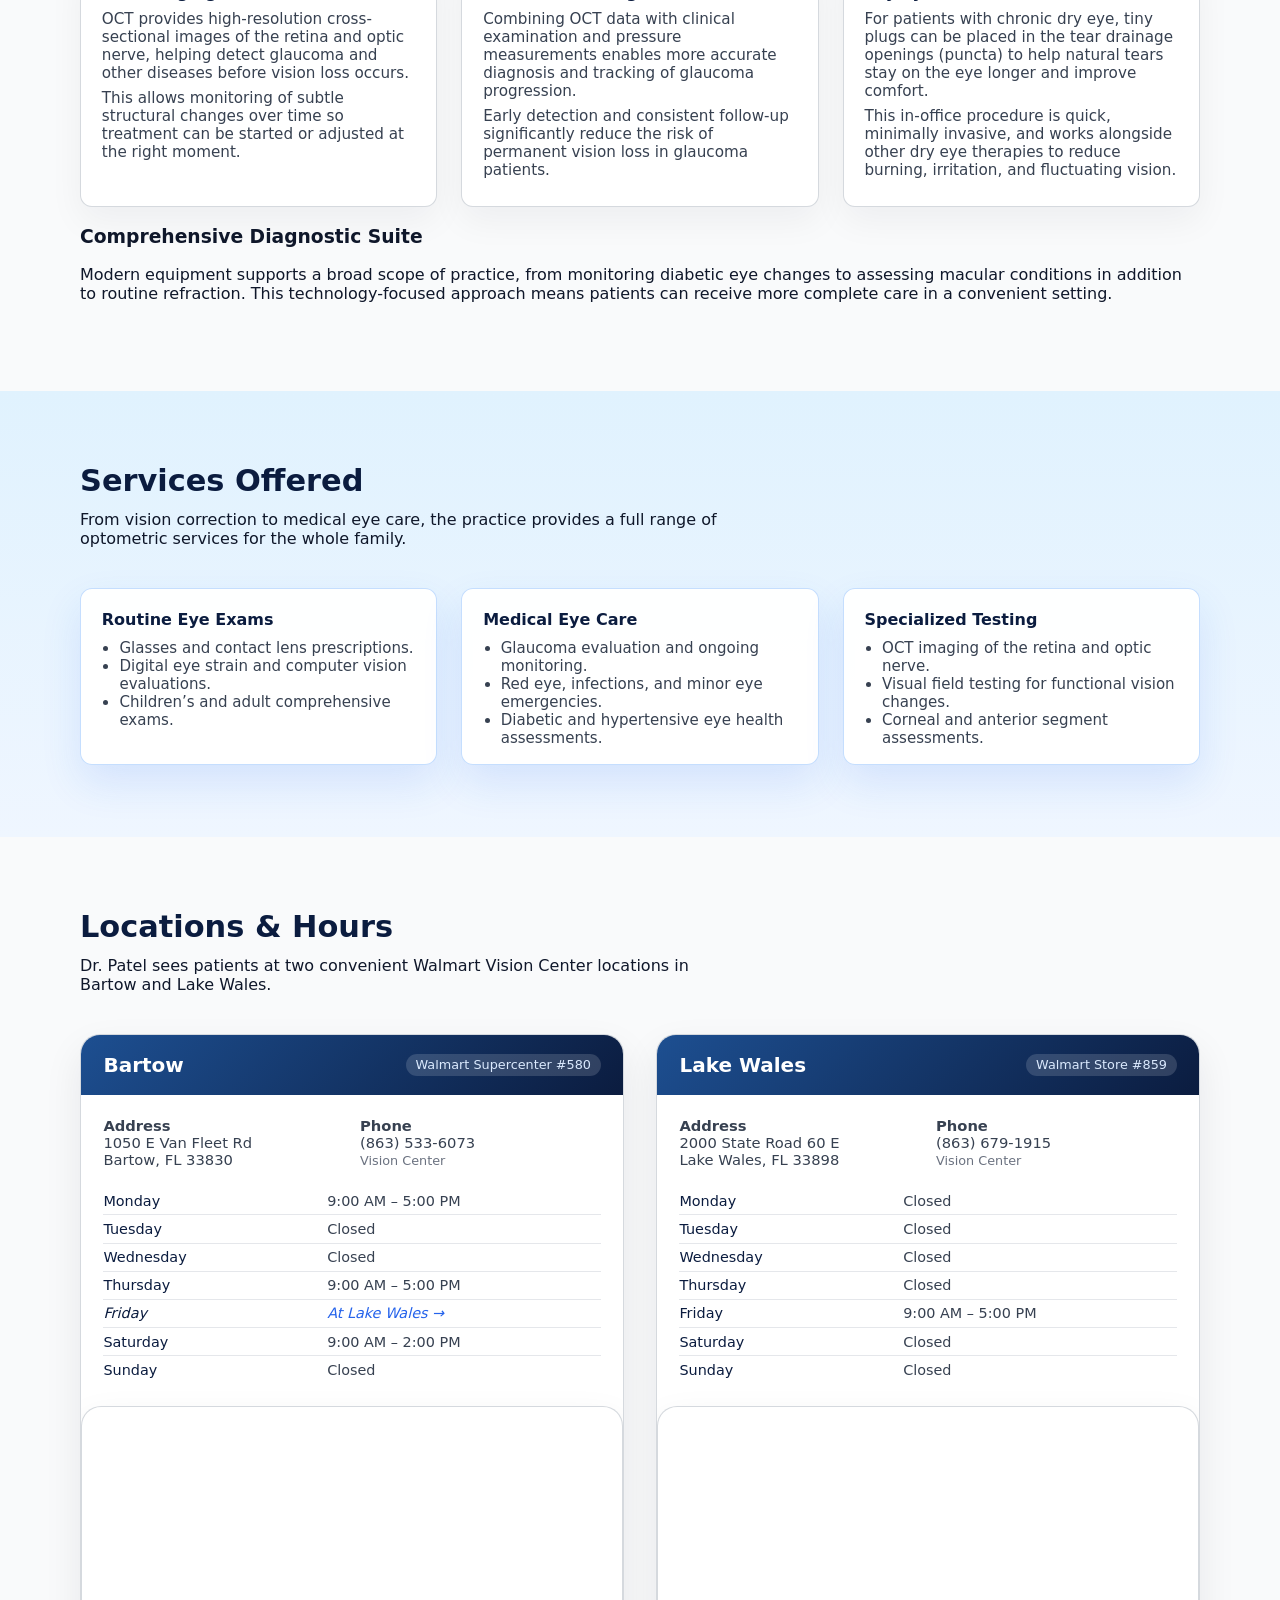
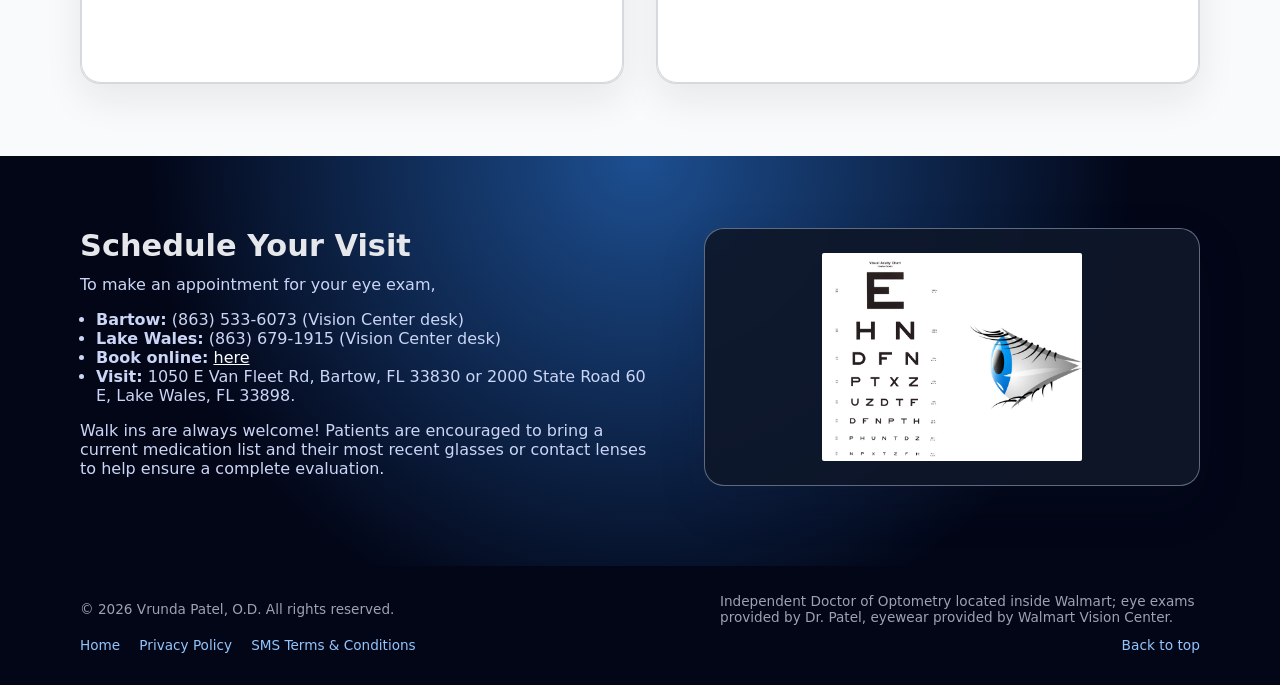
==== commit 659d16f4: "Add Lake Wales location, privacy policy and SMS terms pages - Add second location: Lake Wales Walmar" ====
--- a/index.html
+++ b/index.html
@@ -1,254 +1,310 @@
-<!DOCTYPE html>
-<html lang="en">
-<head>
-  <meta charset="UTF-8" />
-  <meta name="viewport" content="width=device-width, initial-scale=1.0" />
-  <title>Dr. Vrunda Patel, O.D. | Bartow Optometrist</title>
-  <link rel="stylesheet" href="style.css" />
-</head>
-<body>
-  <header class="site-header" id="top">
-    <nav class="navbar">
-      <a href="#top" class="brand">
-        <img src="logo.png" alt="Practice Logo" class="logo" />
-        <span class="brand-text">
-          <span class="brand-title">Dr. Vrunda Patel, O.D.</span>
-          <span class="brand-subtitle">Independent Optometrist at Walmart</span>
-        </span>
-      </a>
-      <button class="nav-toggle" aria-label="Toggle navigation">
-        <span class="bar"></span>
-        <span class="bar"></span>
-      </button>
-      <ul class="nav-links">
-        <li><a href="#about">About</a></li>
-        <li><a href="#technology">Technology</a></li>
-        <li><a href="#services">Services</a></li>
-        <li><a href="#location">Location</a></li>
-        <li><a href="https://itrust0666.itrust.io/appointment" class="btn-primary">Book Now</a></li>
-      </ul>
-    </nav>
-
-    <section class="hero">
-      <div class="hero-content">
-        <h1>Comprehensive Medical Eye Care in Bartow</h1>
-        <p>
-          Advanced imaging and personalized care for everything from glasses to glaucoma management, conveniently located inside Walmart at 1050 E Van Fleet Rd, Bartow, FL 33830.
-        </p>
-        <div class="hero-actions">
-          <a href="#contact" class="btn-primary">Schedule an Appointment</a>
-          <a href="#technology" class="btn-outline">Explore Our Technology</a>
-        </div>
-      </div>
-      <div class="hero-visual">
-        <div class="hero-card">
-          <div class="hero-card-header">
-            <span>Your Vision, Our Focus</span>
-          </div>
-          <div class="hero-card-body">
-            <!--- <p class="hero-metric-label">Advanced Eye Imaging</p>
-            <p class="hero-metric">
-              OCT scans for detailed views of the retina and optic nerve to support glaucoma diagnosis and follow-up.
-            </p> --->
-          </div>
-        </div>
-      </div>
-    </section>
-  </header>
-
-  <main>
-    <!-- About Section -->
-    <section id="about" class="section about">
-      <div class="container about-grid">
-        <div class="about-text">
-          <h2>Your Neighborhood Medical Optometrist</h2>
-          <p>
-            Dr. Vrunda Patel is an independent optometrist providing comprehensive eye care inside the Walmart Vision Center in Bartow, FL, with services that go beyond routine vision checks to address medical eye conditions.
-          </p>
-          <p>
-            Trained at the Pennsylvania College of Optometry at Salus University in a one-of-a-kind prestigious program that admits only fourteen talented students per year, Dr. Patel combines a strong medical foundation with a warm, personal approach to care for patients of all ages.
-          </p>
-          <ul class="about-list">
-            <li>Thorough eye exams for glasses and contact lenses.</li>
-            <li>Evaluation and management of conditions like glaucoma, dry eyes, and diabetic eye disease.</li>
-            <li>Convenient location and hours inside Walmart Supercenter at Bartow, FL.</li>
-          </ul>
-        </div>
-        <div class="about-image-card">
-          <div class="about-image-wrapper">
-            <img src="doctor.jpg" alt="Dr. Vrunda Patel headshot" class="about-image" />
-          </div>
-          <div class="about-image-info">
-            <h3>Dr. Vrunda Patel, O.D.</h3>
-            <p>Doctor of Optometry</p>
-            <p>Salus University – Pennsylvania College of Optometry</p>
-          </div>
-        </div>
-      </div>
-    </section>
-
-    <!-- Technology Section -->
-    <section id="technology" class="section technology">
-      <div class="container">
-        <h2>Advanced Technology for Better Care</h2>
-        <p class="section-intro">
-          The office is equipped with modern diagnostic tools, including Optical Coherence Tomography (OCT), to catch issues earlier and manage disease more precisely.
-        </p>
-        <div class="technology-grid">
-          <div class="tech-card">
-            <h3>OCT Imaging</h3>
-            <p>
-              OCT provides high-resolution cross-sectional images of the retina and optic nerve, helping detect glaucoma and other diseases before vision loss occurs.
-            </p>
-            <p>
-              This allows monitoring of subtle structural changes over time so treatment can be started or adjusted at the right moment.
-            </p>
-          </div>
-          <div class="tech-card">
-            <h3>Glaucoma Management</h3>
-            <p>
-              Combining OCT data with clinical examination and pressure measurements enables more accurate diagnosis and tracking of glaucoma progression.
-            </p>
-            <p>
-              Early detection and consistent follow-up significantly reduce the risk of permanent vision loss in glaucoma patients.
-            </p>
-          </div>
-		  <div class="tech-card">
-			<h3>Dry Eye & Punctal Occlusion</h3>
-			<p>
-			  For patients with chronic dry eye, tiny plugs can be placed in the tear drainage openings (puncta) to help natural tears stay on the eye longer and improve comfort.
-			</p>
-			<p>
-			  This in-office procedure is quick, minimally invasive, and works alongside other dry eye therapies to reduce burning, irritation, and fluctuating vision.
-			</p>
-		  </div>          
-        </div>
-		<h3>Comprehensive Diagnostic Suite</h3>
-		<p>
-		  Modern equipment supports a broad scope of practice, from monitoring diabetic eye changes to assessing macular conditions in addition to routine refraction. This technology-focused approach means patients can receive more complete care in a convenient setting.
-		</p>
-      </div>
-    </section>
-
-    <!-- Services Section -->
-    <section id="services" class="section services">
-      <div class="container">
-        <h2>Services Offered</h2>
-        <p class="section-intro">
-          From vision correction to medical eye care, the practice provides a full range of optometric services for the whole family.
-        </p>
-        <div class="services-grid">
-          <div class="service-card">
-            <h3>Routine Eye Exams</h3>
-            <ul>
-              <li>Glasses and contact lens prescriptions.</li>
-              <li>Digital eye strain and computer vision evaluations.</li>
-              <li>Children’s and adult comprehensive exams.</li>
-            </ul>
-          </div>
-          <div class="service-card">
-            <h3>Medical Eye Care</h3>
-            <ul>
-              <li>Glaucoma evaluation and ongoing monitoring.</li>
-              <li>Red eye, infections, and minor eye emergencies.</li>
-              <li>Diabetic and hypertensive eye health assessments.</li>
-            </ul>
-          </div>
-          <div class="service-card">
-            <h3>Specialized Testing</h3>
-            <ul>
-              <li>OCT imaging of the retina and optic nerve.</li>
-              <li>Visual field testing for functional vision changes.</li>
-              <li>Corneal and anterior segment assessments.</li>
-            </ul>
-          </div>
-        </div>
-      </div>
-    </section>
-
-    <!-- Location Section -->
-    <section id="location" class="section location">
-      <div class="container location-grid">
-        <div class="location-info">
-          <h2>Location & Hours</h2>
-          <p>
-            The office is located inside the Walmart Vision Center at 1050 E Van Fleet Rd, Bartow, FL 33830.
-          </p>
-          <div class="location-details">
-            <p><strong>Address</strong><br />1050 E Van Fleet Rd<br />Bartow, FL 33830</p>
-			<p><strong>Hours</strong><br />Mondays: 9 - 5<br />Tuesdays: -----<br />Wednesdays: -----<br />Thursdays: 9 - 5<br />Fridays: 9 - 5<br />Saturdays: 9 - 2<br />Sundays: -----</p>
-            <p><strong>Located Inside</strong><br />Walmart Supercenter #580 – Vision Center</p>
-            <p><strong>Phone</strong><br />(863) 533-6073 (Vision Center)</p>
-          </div>
-        </div>
-        <div class="location-map">
-          <div class="map-embed-wrapper">
-            <!-- You can replace the src with your own embedded map link -->
-            <iframe
-              title="Map to 1050 E Van Fleet Rd Bartow FL 33830"
-              src="https://www.google.com/maps?q=1050+E+Van+Fleet+Dr,+Bartow,+FL+33830&output=embed"
-              loading="lazy"
-              referrerpolicy="no-referrer-when-downgrade"
-            ></iframe>
-          </div>
-        </div>
-      </div>
-    </section>
-
-    <!-- Contact Section -->
-    <section id="contact" class="section contact">
-      <div class="container contact-grid">
-        <div class="contact-text">
-          <h2>Schedule Your Visit</h2>
-          <p>
-            To make an appointment for your eye exam,
-          </p>
-          <ul class="contact-list">
-            <li><strong>Call:</strong> (863) 533-6073 (Vision Center desk)</li>
-			<li><strong>Book online:</strong> <a href = "https://itrust0666.itrust.io/appointment" style = "color:white">here</a></li>
-            <li><strong>Visit:</strong> 1050 E Van Fleet Rd, Bartow, FL 33830.</li>
-          </ul>
-          <p>
-            Walk ins are always welcome! Patients are encouraged to bring a current medication list and their most recent glasses or contact lenses to help ensure a complete evaluation.
-          </p>
-        </div>
-        <div class="contact-card">
-		  <img src="snellentest.png" alt="Snellen eye chart" class="snellen-image" />
-          <!-- <h3>Quick Message</h3>
-          <p class="small-note">
-            This is a non-functional demo form for the static site; connect it to your preferred system later.
-          </p>
-          <form class="contact-form" id="contact-form">
-            <div class="form-group">
-              <label for="name">Name</label>
-              <input id="name" type="text" name="name" placeholder="Your full name" required />
-            </div>
-            <div class="form-group">
-              <label for="phone">Phone</label>
-              <input id="phone" type="tel" name="phone" placeholder="Best phone number" required />
-            </div>
-            <div class="form-group">
-              <label for="message">Message</label>
-              <textarea id="message" name="message" rows="3" placeholder="Preferred day/time or questions"></textarea>
-            </div>
-            <button type="submit" class="btn-primary full-width">Submit Request</button>
-            <p class="form-status" id="form-status"></p>
-          </form> -->
-        </div>
-      </div>
-    </section>
-  </main>
-
-  <footer class="site-footer">
-    <div class="container footer-content">
-      <p>&copy; <span id="year"></span> Vrunda Patel, O.D. All rights reserved.</p>
-      <p class="footer-note">
-        Independent Doctor of Optometry located inside Walmart; eye exams provided by Dr. Patel, eyewear provided by Walmart Vision Center.
-      </p>
-      <a href="#top" class="back-to-top">Back to top</a>
-    </div>
-  </footer>
-
-  <script src="script.js"></script>
-</body>
-</html>
+<!DOCTYPE html>
+<html lang="en">
+<head>
+  <meta charset="UTF-8" />
+  <meta name="viewport" content="width=device-width, initial-scale=1.0" />
+  <title>Dr. Vrunda Patel, O.D. | Bartow & Lake Wales Optometrist</title>
+  <link rel="stylesheet" href="style.css" />
+</head>
+<body>
+  <header class="site-header" id="top">
+    <nav class="navbar">
+      <a href="#top" class="brand">
+        <img src="logo.png" alt="Practice Logo" class="logo" />
+        <span class="brand-text">
+          <span class="brand-title">Dr. Vrunda Patel, O.D.</span>
+          <span class="brand-subtitle">Independent Optometrist at Walmart</span>
+        </span>
+      </a>
+      <button class="nav-toggle" aria-label="Toggle navigation">
+        <span class="bar"></span>
+        <span class="bar"></span>
+      </button>
+      <ul class="nav-links">
+        <li><a href="#about">About</a></li>
+        <li><a href="#technology">Technology</a></li>
+        <li><a href="#services">Services</a></li>
+        <li><a href="#location">Location</a></li>
+        <li><a href="https://itrust0666.itrust.io/appointment" class="btn-primary">Book Now</a></li>
+      </ul>
+    </nav>
+
+    <section class="hero">
+      <div class="hero-content">
+        <h1>Comprehensive Medical Eye Care in Bartow & Lake Wales</h1>
+        <p>
+          Advanced imaging and personalized care for everything from glasses to glaucoma management, with two convenient Walmart Vision Center locations in Bartow and Lake Wales, FL.
+        </p>
+        <div class="hero-actions">
+          <a href="#contact" class="btn-primary">Schedule an Appointment</a>
+          <a href="#technology" class="btn-outline">Explore Our Technology</a>
+        </div>
+      </div>
+      <div class="hero-visual">
+        <div class="hero-card">
+          <div class="hero-card-header">
+            <span>Your Vision, Our Focus</span>
+          </div>
+          <div class="hero-card-body">
+            <!--- <p class="hero-metric-label">Advanced Eye Imaging</p>
+            <p class="hero-metric">
+              OCT scans for detailed views of the retina and optic nerve to support glaucoma diagnosis and follow-up.
+            </p> --->
+          </div>
+        </div>
+      </div>
+    </section>
+  </header>
+
+  <main>
+    <!-- About Section -->
+    <section id="about" class="section about">
+      <div class="container about-grid">
+        <div class="about-text">
+          <h2>Your Neighborhood Medical Optometrist</h2>
+          <p>
+            Dr. Vrunda Patel is an independent optometrist providing comprehensive eye care at Walmart Vision Centers in Bartow and Lake Wales, FL, with services that go beyond routine vision checks to address medical eye conditions.
+          </p>
+          <p>
+            Trained at the Pennsylvania College of Optometry at Salus University in a one-of-a-kind prestigious program that admits only fourteen talented students per year, Dr. Patel combines a strong medical foundation with a warm, personal approach to care for patients of all ages.
+          </p>
+          <ul class="about-list">
+            <li>Thorough eye exams for glasses and contact lenses.</li>
+            <li>Evaluation and management of conditions like glaucoma, dry eyes, and diabetic eye disease.</li>
+            <li>Convenient locations inside Walmart Vision Centers in Bartow and Lake Wales, FL.</li>
+          </ul>
+        </div>
+        <div class="about-image-card">
+          <div class="about-image-wrapper">
+            <img src="doctor.jpg" alt="Dr. Vrunda Patel headshot" class="about-image" />
+          </div>
+          <div class="about-image-info">
+            <h3>Dr. Vrunda Patel, O.D.</h3>
+            <p>Doctor of Optometry</p>
+            <p>Salus University – Pennsylvania College of Optometry</p>
+          </div>
+        </div>
+      </div>
+    </section>
+
+    <!-- Technology Section -->
+    <section id="technology" class="section technology">
+      <div class="container">
+        <h2>Advanced Technology for Better Care</h2>
+        <p class="section-intro">
+          The office is equipped with modern diagnostic tools, including Optical Coherence Tomography (OCT), to catch issues earlier and manage disease more precisely.
+        </p>
+        <div class="technology-grid">
+          <div class="tech-card">
+            <h3>OCT Imaging</h3>
+            <p>
+              OCT provides high-resolution cross-sectional images of the retina and optic nerve, helping detect glaucoma and other diseases before vision loss occurs.
+            </p>
+            <p>
+              This allows monitoring of subtle structural changes over time so treatment can be started or adjusted at the right moment.
+            </p>
+          </div>
+          <div class="tech-card">
+            <h3>Glaucoma Management</h3>
+            <p>
+              Combining OCT data with clinical examination and pressure measurements enables more accurate diagnosis and tracking of glaucoma progression.
+            </p>
+            <p>
+              Early detection and consistent follow-up significantly reduce the risk of permanent vision loss in glaucoma patients.
+            </p>
+          </div>
+		  <div class="tech-card">
+			<h3>Dry Eye & Punctal Occlusion</h3>
+			<p>
+			  For patients with chronic dry eye, tiny plugs can be placed in the tear drainage openings (puncta) to help natural tears stay on the eye longer and improve comfort.
+			</p>
+			<p>
+			  This in-office procedure is quick, minimally invasive, and works alongside other dry eye therapies to reduce burning, irritation, and fluctuating vision.
+			</p>
+		  </div>          
+        </div>
+		<h3>Comprehensive Diagnostic Suite</h3>
+		<p>
+		  Modern equipment supports a broad scope of practice, from monitoring diabetic eye changes to assessing macular conditions in addition to routine refraction. This technology-focused approach means patients can receive more complete care in a convenient setting.
+		</p>
+      </div>
+    </section>
+
+    <!-- Services Section -->
+    <section id="services" class="section services">
+      <div class="container">
+        <h2>Services Offered</h2>
+        <p class="section-intro">
+          From vision correction to medical eye care, the practice provides a full range of optometric services for the whole family.
+        </p>
+        <div class="services-grid">
+          <div class="service-card">
+            <h3>Routine Eye Exams</h3>
+            <ul>
+              <li>Glasses and contact lens prescriptions.</li>
+              <li>Digital eye strain and computer vision evaluations.</li>
+              <li>Children’s and adult comprehensive exams.</li>
+            </ul>
+          </div>
+          <div class="service-card">
+            <h3>Medical Eye Care</h3>
+            <ul>
+              <li>Glaucoma evaluation and ongoing monitoring.</li>
+              <li>Red eye, infections, and minor eye emergencies.</li>
+              <li>Diabetic and hypertensive eye health assessments.</li>
+            </ul>
+          </div>
+          <div class="service-card">
+            <h3>Specialized Testing</h3>
+            <ul>
+              <li>OCT imaging of the retina and optic nerve.</li>
+              <li>Visual field testing for functional vision changes.</li>
+              <li>Corneal and anterior segment assessments.</li>
+            </ul>
+          </div>
+        </div>
+      </div>
+    </section>
+
+    <!-- Location Section -->
+    <section id="location" class="section location">
+      <div class="container">
+        <h2>Locations & Hours</h2>
+        <p class="section-intro">
+          Dr. Patel sees patients at two convenient Walmart Vision Center locations in Bartow and Lake Wales.
+        </p>
+        <div class="location-cards">
+          <!-- Bartow Location -->
+          <div class="location-card">
+            <div class="location-card-header">
+              <h3>Bartow</h3>
+              <span class="location-tag">Walmart Supercenter #580</span>
+            </div>
+            <div class="location-card-body">
+              <div class="location-details">
+                <p><strong>Address</strong><br />1050 E Van Fleet Rd<br />Bartow, FL 33830</p>
+                <p><strong>Phone</strong><br />(863) 533-6073<br /><span class="small-text">Vision Center</span></p>
+              </div>
+              <table class="hours-table">
+                <tr><td>Monday</td><td>9:00 AM – 5:00 PM</td></tr>
+                <tr><td>Tuesday</td><td>Closed</td></tr>
+                <tr><td>Wednesday</td><td>Closed</td></tr>
+                <tr><td>Thursday</td><td>9:00 AM – 5:00 PM</td></tr>
+                <tr class="alt-location-row"><td>Friday</td><td>At Lake Wales →</td></tr>
+                <tr><td>Saturday</td><td>9:00 AM – 2:00 PM</td></tr>
+                <tr><td>Sunday</td><td>Closed</td></tr>
+              </table>
+            </div>
+            <div class="location-map">
+              <div class="map-embed-wrapper">
+                <iframe
+                  title="Map to Bartow Walmart Vision Center"
+                  src="https://www.google.com/maps?q=1050+E+Van+Fleet+Dr,+Bartow,+FL+33830&output=embed"
+                  loading="lazy"
+                  referrerpolicy="no-referrer-when-downgrade"
+                ></iframe>
+              </div>
+            </div>
+          </div>
+
+          <!-- Lake Wales Location -->
+          <div class="location-card">
+            <div class="location-card-header">
+              <h3>Lake Wales</h3>
+              <span class="location-tag">Walmart Store #859</span>
+            </div>
+            <div class="location-card-body">
+              <div class="location-details">
+                <p><strong>Address</strong><br />2000 State Road 60 E<br />Lake Wales, FL 33898</p>
+                <p><strong>Phone</strong><br />(863) 679-1915<br /><span class="small-text">Vision Center</span></p>
+              </div>
+              <table class="hours-table">
+                <tr><td>Monday</td><td>Closed</td></tr>
+                <tr><td>Tuesday</td><td>Closed</td></tr>
+                <tr><td>Wednesday</td><td>Closed</td></tr>
+                <tr><td>Thursday</td><td>Closed</td></tr>
+                <tr><td>Friday</td><td>9:00 AM – 5:00 PM</td></tr>
+                <tr><td>Saturday</td><td>Closed</td></tr>
+                <tr><td>Sunday</td><td>Closed</td></tr>
+              </table>
+            </div>
+            <div class="location-map">
+              <div class="map-embed-wrapper">
+                <iframe
+                  title="Map to Lake Wales Walmart Vision Center"
+                  src="https://www.google.com/maps?q=2000+State+Road+60+E,+Lake+Wales,+FL+33898&output=embed"
+                  loading="lazy"
+                  referrerpolicy="no-referrer-when-downgrade"
+                ></iframe>
+              </div>
+            </div>
+          </div>
+        </div>
+      </div>
+    </section>
+
+
+
+    <!-- Contact Section -->
+    <section id="contact" class="section contact">
+      <div class="container contact-grid">
+        <div class="contact-text">
+          <h2>Schedule Your Visit</h2>
+          <p>
+            To make an appointment for your eye exam,
+          </p>
+          <ul class="contact-list">
+            <li><strong>Bartow:</strong> (863) 533-6073 (Vision Center desk)</li>
+            <li><strong>Lake Wales:</strong> (863) 679-1915 (Vision Center desk)</li>
+            <li><strong>Book online:</strong> <a href = "https://itrust0666.itrust.io/appointment" style = "color:white">here</a></li>
+            <li><strong>Visit:</strong> 1050 E Van Fleet Rd, Bartow, FL 33830 or 2000 State Road 60 E, Lake Wales, FL 33898.</li>
+          </ul>
+          <p>
+            Walk ins are always welcome! Patients are encouraged to bring a current medication list and their most recent glasses or contact lenses to help ensure a complete evaluation.
+          </p>
+        </div>
+        <div class="contact-card">
+		  <img src="snellentest.png" alt="Snellen eye chart" class="snellen-image" />
+          <!-- <h3>Quick Message</h3>
+          <p class="small-note">
+            This is a non-functional demo form for the static site; connect it to your preferred system later.
+          </p>
+          <form class="contact-form" id="contact-form">
+            <div class="form-group">
+              <label for="name">Name</label>
+              <input id="name" type="text" name="name" placeholder="Your full name" required />
+            </div>
+            <div class="form-group">
+              <label for="phone">Phone</label>
+              <input id="phone" type="tel" name="phone" placeholder="Best phone number" required />
+            </div>
+            <div class="form-group">
+              <label for="message">Message</label>
+              <textarea id="message" name="message" rows="3" placeholder="Preferred day/time or questions"></textarea>
+            </div>
+            <button type="submit" class="btn-primary full-width">Submit Request</button>
+            <p class="form-status" id="form-status"></p>
+          </form> -->
+        </div>
+      </div>
+    </section>
+  </main>
+
+  <footer class="site-footer">
+    <div class="container footer-content">
+      <p>&copy; <span id="year"></span> Vrunda Patel, O.D. All rights reserved.</p>
+      <p class="footer-note">
+        Independent Doctor of Optometry located inside Walmart; eye exams provided by Dr. Patel, eyewear provided by Walmart Vision Center.
+      </p>
+      <div class="footer-links">
+        <a href="index.html">Home</a>
+        <a href="privacy-policy.html">Privacy Policy</a>
+        <a href="sms-terms.html">SMS Terms & Conditions</a>
+      </div>
+      <a href="#top" class="back-to-top">Back to top</a>
+    </div>
+  </footer>
+
+  <script src="script.js"></script>
+</body>
+</html>
--- a/style.css
+++ b/style.css
@@ -1,764 +1,952 @@
-:root {
-  --blue-900: #0b1c3f;
-  --blue-700: #1d4f91;
-  --blue-500: #2563eb;
-  --blue-300: #7fb3ff;
-  --blue-100: #e6f1ff;
-  --gray-900: #0f172a;
-  --gray-700: #374151;
-  --gray-500: #6b7280;
-  --gray-200: #e5e7eb;
-  --gray-100: #f3f4f6;
-  --white: #ffffff;
-  --accent-teal: #14b8a6;
-
-  --shadow-soft: 0 18px 45px rgba(15, 23, 42, 0.18);
-  --radius-lg: 18px;
-  --radius-md: 12px;
-  --radius-pill: 999px;
-
-  --nav-height: 72px;
-}
-
-*,
-*::before,
-*::after {
-  box-sizing: border-box;
-}
-
-html {
-  scroll-behavior: smooth;
-}
-
-body {
-  margin: 0;
-  font-family: system-ui, -apple-system, BlinkMacSystemFont, "SF Pro Text",
-    "Segoe UI", sans-serif;
-  color: var(--gray-900);
-  background: radial-gradient(circle at top left, #0b1c3f 0, #020617 50%, #020617 80%, #020617 100%);
-}
-
-/* Layout helpers */
-
-.container {
-  width: min(1120px, 100% - 2.5rem);
-  margin-inline: auto;
-}
-
-.section {
-  padding: 4.5rem 0;
-}
-
-.section h2 {
-  font-size: clamp(1.9rem, 2.2vw, 2.2rem);
-  margin: 0 0 0.75rem;
-  color: var(--blue-900);
-}
-
-.section-intro {
-  margin: 0 0 2.5rem;
-  color: var(--gray-600);
-  max-width: 640px;
-}
-
-/* Header & Nav */
-
-.site-header {
-  background: radial-gradient(circle at top left, #1d4f91 0, #0b1c3f 55%, #020617 100%);
-  color: var(--white);
-  padding-bottom: 4.5rem;
-}
-
-.navbar {
-  height: var(--nav-height);
-  display: flex;
-  align-items: center;
-  justify-content: space-between;
-  gap: 1rem;
-  padding-inline: min(3vw, 2.5rem);
-}
-
-.brand {
-  display: flex;
-  align-items: center;
-  text-decoration: none;
-  color: inherit;
-  gap: 0.7rem;
-}
-
-.logo {
-  height: 75px;
-  width: auto;
-  border-radius: 8px;
-  background: rgba(15, 23, 42, 0.6);
-  object-fit: cover;
-  margin-top: 5%;
-}
-
-.brand-text {
-  display: flex;
-  flex-direction: column;
-  font-size: 1.4rem;
-}
-
-.brand-title {
-  font-weight: 600;
-  letter-spacing: 0.03em;
-}
-
-.brand-subtitle {
-  font-size: 1.1rem;
-  opacity: 0.8;
-}
-
-/* Nav links */
-
-.nav-links {
-  display: flex;
-  align-items: center;
-  gap: 1.5rem;
-  list-style: none;
-  margin: 0;
-  padding: 0;
-}
-
-.nav-links a {
-  color: rgba(241, 245, 249, 0.9);
-  text-decoration: none;
-  font-size: 0.95rem;
-  position: relative;
-  padding-bottom: 2px;
-}
-
-.nav-links a::after {
-  content: "";
-  position: absolute;
-  left: 0;
-  bottom: 0;
-  width: 0%;
-  height: 2px;
-  background: linear-gradient(90deg, var(--blue-300), var(--accent-teal));
-  border-radius: 999px;
-  transition: width 0.25s ease;
-}
-
-.nav-links a:hover::after {
-  width: 100%;
-}
-
-/* Hamburger */
-
-.nav-toggle {
-  display: none;
-  background: transparent;
-  border: none;
-  cursor: pointer;
-  flex-direction: column;
-  gap: 5px;
-}
-
-.nav-toggle .bar {
-  width: 22px;
-  height: 2px;
-  background: #e5e7eb;
-  border-radius: 999px;
-}
-
-/* Buttons */
-
-.btn-primary,
-.btn-outline {
-  display: inline-flex;
-  align-items: center;
-  justify-content: center;
-  border-radius: var(--radius-pill);
-  padding: 0.75rem 1.5rem;
-  font-size: 0.95rem;
-  font-weight: 500;
-  cursor: pointer;
-  border: none;
-  text-decoration: none;
-  transition: transform 0.15s ease, box-shadow 0.15s ease, background 0.15s ease,
-    color 0.15s ease;
-}
-
-.btn-primary {
-  background: linear-gradient(135deg, #2563eb, #4f46e5);
-  color: var(--white);
-  box-shadow: 0 16px 35px rgba(37, 99, 235, 0.35);
-}
-
-.btn-primary:hover {
-  transform: translateY(-1px);
-  box-shadow: 0 20px 45px rgba(37, 99, 235, 0.48);
-}
-
-.btn-outline {
-  border: 1px solid rgba(148, 163, 184, 0.6);
-  color: #e5e7eb;
-  background: rgba(15, 23, 42, 0.2);
-}
-
-.btn-outline:hover {
-  background: rgba(15, 23, 42, 0.55);
-}
-
-.full-width {
-  width: 100%;
-}
-
-/* Hero */
-
-.hero {
-  display: grid;
-  grid-template-columns: minmax(0, 1.6fr) minmax(0, 1.1fr);
-  gap: 3rem;
-  align-items: center;
-  padding: 2.5rem min(3vw, 2.5rem) 0;
-}
-
-.hero-content h1 {
-  font-size: clamp(2.2rem, 3vw, 2.9rem);
-  line-height: 1.1;
-  margin: 0 0 1.25rem;
-}
-
-.hero-content p {
-  margin: 0 0 1.75rem;
-  max-width: 520px;
-  color: rgba(226, 232, 240, 0.88);
-}
-
-.hero-actions {
-  display: flex;
-  flex-wrap: wrap;
-  gap: 0.9rem;
-  margin-bottom: 1.2rem;
-}
-
-.hero-highlight .pill {
-  display: inline-flex;
-  align-items: center;
-  padding: 0.45rem 0.9rem;
-  border-radius: var(--radius-pill);
-  background: rgba(15, 23, 42, 0.7);
-  border: 1px solid rgba(96, 165, 250, 0.6);
-  color: #dbeafe;
-  font-size: 0.85rem;
-}
-
-/* Hero visual card */
-
-.hero-visual {
-  display: flex;
-  justify-content: center;
-}
-
-.hero-card {
-  background: radial-gradient(circle at top, #1e293b 0, #020617 60%);
-  border-radius: 24px;
-  padding: 1.5rem 1.6rem;
-  color: #e5e7eb;
-  box-shadow: var(--shadow-soft);
-  border: 1px solid rgba(148, 163, 184, 0.35);
-  max-width: 340px;
-  width: 100%;
-  position: relative;
-  overflow: hidden;
-}
-
-.hero-card::before {
-  content: "";
-  position: absolute;
-  inset: -40%;
-  background: radial-gradient(circle at top, rgba(59, 130, 246, 0.3), transparent 55%);
-  opacity: 0.4;
-  pointer-events: none;
-}
-
-.hero-card-header {
-  display: flex;
-  align-items: center;
-  justify-content: space-between;
-  margin-bottom: 1rem;
-}
-
-.hero-card-header span {
-  font-size: 1.2rem;
-  letter-spacing: 0.06em;
-  text-transform: uppercase;
-  color: #bfdbfe;
-  text-align: center;
-  display: flex;
-  align-items: center;   /* vertical center */
-  justify-content: center; /* horizontal center */
-  text-align: center;
-}
-
-.hero-card-body {
-  position: relative;
-  z-index: 1;
-}
-
-.hero-metric-label {
-  font-size: 0.85rem;
-  text-transform: uppercase;
-  letter-spacing: 0.12em;
-  color: #a5b4fc;
-  margin-bottom: 0.4rem;
-}
-
-.hero-metric {
-  font-size: 0.95rem;
-  color: #e5e7eb;
-  line-height: 1.5;
-}
-
-/* ABOUT */
-
-.about {
-  background: linear-gradient(to bottom, #f9fafb, #eff6ff);
-}
-
-.about-grid {
-  display: grid;
-  grid-template-columns: minmax(0, 1.6fr) minmax(0, 1.1fr);
-  gap: 3rem;
-  align-items: center;
-}
-
-.about-text p {
-  margin-top: 0;
-  color: var(--gray-700);
-}
-
-.about-list {
-  list-style: none;
-  margin: 1.25rem 0 0;
-  padding: 0;
-}
-
-.about-list li {
-  position: relative;
-  padding-left: 1.4rem;
-  margin-bottom: 0.4rem;
-  color: var(--gray-700);
-}
-
-.about-list li::before {
-  content: "";
-  position: absolute;
-  left: 0;
-  top: 0.6rem;
-  width: 8px;
-  height: 8px;
-  border-radius: 999px;
-  background: linear-gradient(135deg, var(--blue-500), var(--accent-teal));
-}
-
-.about-image-card {
-  background: var(--white);
-  border-radius: 24px;
-  padding: 1.5rem;
-  box-shadow: 0 18px 40px rgba(15, 23, 42, 0.12);
-  border: 1px solid rgba(209, 213, 219, 0.8);
-}
-
-.about-image-wrapper {
-  border-radius: 18px;
-  overflow: hidden;
-  background: #dbeafe;
-  aspect-ratio: 3 / 5;
-}
-
-.about-image {
-  width: 100%;
-  height: 100%;
-  object-fit: scale-down; /* or try 'scale-down' */
-  object-position: center top; /* adjust as needed */
-  display: block;
-  transition: transform 0.3s ease;
-}
-
-img:hover {
-    /* Scales the image to 120% (1.2 times) its original size */
-    transform: scale(1.2); 
-}
-
-.about-image-info {
-  margin-top: 0.9rem;
-}
-
-.about-image-info h3 {
-  margin: 0 0 0.15rem;
-  font-size: 1.05rem;
-}
-
-.about-image-info p {
-  margin: 0;
-  font-size: 0.9rem;
-  color: var(--gray-600);
-}
-
-/* TECHNOLOGY */
-
-.technology {
-  background: #f9fafb;
-}
-
-.technology-grid {
-  display: grid;
-  grid-template-columns: repeat(3, minmax(0, 1fr));
-  gap: 1.5rem;
-}
-
-.tech-card {
-  background: var(--white);
-  border-radius: var(--radius-md);
-  padding: 1.4rem 1.3rem 1.3rem;
-  border: 1px solid rgba(209, 213, 219, 0.9);
-  box-shadow: 0 14px 35px rgba(15, 23, 42, 0.05);
-}
-
-.tech-card h3 {
-  margin: 0 0 0.5rem;
-  font-size: 1rem;
-  color: var(--blue-900);
-}
-
-.tech-card p {
-  margin: 0 0 0.4rem;
-  font-size: 0.95rem;
-  color: var(--gray-700);
-}
-
-/* SERVICES */
-
-.services {
-  background: linear-gradient(to bottom, #e0f2fe, #eff6ff);
-}
-
-.services-grid {
-  display: grid;
-  grid-template-columns: repeat(3, minmax(0, 1fr));
-  gap: 1.5rem;
-}
-
-.service-card {
-  background: rgba(255, 255, 255, 0.96);
-  border-radius: var(--radius-md);
-  padding: 1.3rem 1.3rem 1.1rem;
-  border: 1px solid rgba(191, 219, 254, 0.9);
-  box-shadow: 0 18px 40px rgba(37, 99, 235, 0.12);
-}
-
-.service-card h3 {
-  margin: 0 0 0.6rem;
-  font-size: 1rem;
-  color: var(--blue-900);
-}
-
-.service-card ul {
-  margin: 0;
-  padding-left: 1.1rem;
-  color: var(--gray-700);
-  font-size: 0.94rem;
-}
-
-/* LOCATION */
-
-.location {
-  background: #f9fafb;
-}
-
-.location-grid {
-  display: grid;
-  grid-template-columns: minmax(0, 1.2fr) minmax(0, 1.1fr);
-  gap: 2.25rem;
-  align-items: start;
-}
-
-.location-info p {
-  margin-top: 0;
-  color: var(--gray-700);
-}
-
-.location-details {
-  display: grid;
-  grid-template-columns: repeat(auto-fit, minmax(180px, 1fr));
-  gap: 1.5rem;
-  margin: 1.1rem 0;
-}
-
-.location-details p {
-  margin: 0;
-  font-size: 0.95rem;
-}
-
-.hours-note {
-  font-size: 0.9rem;
-  color: var(--gray-600);
-}
-
-.location-map {
-  background: var(--white);
-  border-radius: 20px;
-  padding: 0.7rem;
-  border: 1px solid rgba(209, 213, 219, 0.9);
-  box-shadow: 0 16px 38px rgba(15, 23, 42, 0.08);
-}
-
-.map-embed-wrapper {
-  border-radius: 14px;
-  overflow: hidden;
-}
-
-.location iframe {
-  width: 100%;
-  height: 260px;
-  border: 0;
-}
-
-/* CONTACT */
-
-.contact {
-  background: radial-gradient(circle at top, #1d4f91 0, #020617 65%);
-  color: #e5e7eb;
-}
-
-.contact-grid {
-  display: grid;
-  grid-template-columns: minmax(0, 1.3fr) minmax(0, 1.1fr);
-  gap: 2.4rem;
-  align-items: start;
-}
-
-.contact h2 {
-  color: #e5e7eb;
-}
-
-.contact-text p {
-  margin-top: 0;
-  color: #cbd5f5;
-}
-
-.contact-list {
-  margin: 1rem 0;
-  padding-left: 1rem;
-  color: #cbd5f5;
-}
-
-.small-note {
-  font-size: 0.85rem;
-  color: #cbd5f5;
-  margin-top: 0;
-}
-
-.contact-card {
-  background: rgba(15, 23, 42, 0.92);
-  border-radius: 20px;
-  padding: 1.5rem;
-  border: 1px solid rgba(148, 163, 184, 0.6);
-  box-shadow: var(--shadow-soft);
-}
-
-/* Form */
-
-.contact-form {
-  margin-top: 0.8rem;
-}
-
-.form-group {
-  margin-bottom: 0.9rem;
-}
-
-label {
-  display: block;
-  font-size: 0.85rem;
-  margin-bottom: 0.25rem;
-  color: #e5e7eb;
-}
-
-input,
-textarea {
-  width: 100%;
-  border-radius: 10px;
-  border: 1px solid rgba(148, 163, 184, 0.7);
-  padding: 0.6rem 0.7rem;
-  font-size: 0.92rem;
-  background: rgba(15, 23, 42, 0.8);
-  color: #e5e7eb;
-  outline: none;
-  transition: border-color 0.15s ease, box-shadow 0.15s ease, background 0.15s ease;
-}
-
-input::placeholder,
-textarea::placeholder {
-  color: #94a3b8;
-}
-
-input:focus,
-textarea:focus {
-  border-color: #60a5fa;
-  box-shadow: 0 0 0 1px rgba(37, 99, 235, 0.5);
-  background: rgba(15, 23, 42, 0.95);
-}
-
-textarea {
-  resize: vertical;
-}
-
-.form-status {
-  margin-top: 0.6rem;
-  font-size: 0.85rem;
-  min-height: 1em;
-}
-
-.snellen-image {
-  width: 112%;
-  max-width: 260px;      /* controls how big it gets */
-  aspect-ratio: 1.25 / 1;   /* keeps it roughly square */
-  object-fit: cover;     /* fills the square without distortion */
-  border-radius: 2px;
-  display: block;
-  margin: 0 auto;        /* centers it in the card */
-}
-
-
-/* Footer */
-
-.site-footer {
-  padding: 1.7rem 0 2rem;
-  background: #020617;
-  color: #9ca3af;
-  font-size: 0.85rem;
-}
-
-.footer-content {
-  display: flex;
-  flex-wrap: wrap;
-  align-items: center;
-  justify-content: space-between;
-  gap: 0.75rem;
-}
-
-.footer-note {
-  margin: 0;
-  max-width: 480px;
-}
-
-.site-footer p {
-  margin: 0;
-}
-
-.back-to-top {
-  color: #93c5fd;
-  text-decoration: none;
-  font-size: 0.86rem;
-}
-
-.back-to-top:hover {
-  text-decoration: underline;
-}
-
-/* Responsive */
-
-@media (max-width: 960px) {
-  .hero {
-    grid-template-columns: minmax(0, 1.2fr);
-    padding-top: 1.8rem;
-  }
-
-  .hero-visual {
-    justify-content: flex-start;
-  }
-
-  .about-grid,
-  .technology-grid,
-  .services-grid,
-  .location-grid,
-  .contact-grid {
-    grid-template-columns: minmax(0, 1fr);
-  }
-
-  .technology-grid,
-  .services-grid {
-    gap: 1.2rem;
-  }
-  
-  .brand-text {
-	display: flex;
-	flex-direction: column;
-	font-size: 1.12rem;
-	margin-top: 5%;
-  }
-
-  .brand-subtitle {
-	font-size: 0.85rem;
-	opacity: 0.7;
-  }
-}
-
-@media (max-width: 768px) {
-  .navbar {
-    padding-inline: 1.25rem;
-  }
-
-  .nav-toggle {
-    display: flex;
-  }
-
-  .nav-links {
-    position: absolute;
-    inset-inline: 0;
-    top: var(--nav-height);
-    transform: translateY(-8px);
-    opacity: 0;
-    pointer-events: none;
-    flex-direction: column;
-    background: rgba(2, 6, 23, 0.98);
-    padding: 0.75rem 1.25rem 1.1rem;
-    border-bottom: 1px solid rgba(148, 163, 184, 0.4);
-    gap: 0.75rem;
-    transition: opacity 0.2s ease;
-  }
-
-  .nav-links.open {
-    opacity: 1;
-    pointer-events: auto;
-  }
-
-  .nav-links li {
-    width: 100%;
-  }
-
-  .nav-links a {
-    display: block;
-    padding: 0.4rem 0;
-  }
-
-  .hero {
-    padding-inline: 1.25rem;
-  }
-
-  .section {
-    padding-inline: 1.25rem;
-  }
-}
-
-@media (max-width: 640px) {
-  .hero-content h1 {
-    font-size: 2rem;
-  }
-
-  .hero-actions {
-    flex-direction: column;
-    align-items: stretch;
-  }
-
-  .site-footer .footer-content {
-    flex-direction: column;
-    align-items: flex-start;
-  }
-}
-
+:root {
+  --blue-900: #0b1c3f;
+  --blue-700: #1d4f91;
+  --blue-500: #2563eb;
+  --blue-300: #7fb3ff;
+  --blue-100: #e6f1ff;
+  --gray-900: #0f172a;
+  --gray-700: #374151;
+  --gray-500: #6b7280;
+  --gray-200: #e5e7eb;
+  --gray-100: #f3f4f6;
+  --white: #ffffff;
+  --accent-teal: #14b8a6;
+
+  --shadow-soft: 0 18px 45px rgba(15, 23, 42, 0.18);
+  --radius-lg: 18px;
+  --radius-md: 12px;
+  --radius-pill: 999px;
+
+  --nav-height: 72px;
+}
+
+*,
+*::before,
+*::after {
+  box-sizing: border-box;
+}
+
+html {
+  scroll-behavior: smooth;
+}
+
+body {
+  margin: 0;
+  font-family: system-ui, -apple-system, BlinkMacSystemFont, "SF Pro Text",
+    "Segoe UI", sans-serif;
+  color: var(--gray-900);
+  background: radial-gradient(circle at top left, #0b1c3f 0, #020617 50%, #020617 80%, #020617 100%);
+}
+
+/* Layout helpers */
+
+.container {
+  width: min(1120px, 100% - 2.5rem);
+  margin-inline: auto;
+}
+
+.section {
+  padding: 4.5rem 0;
+}
+
+.section h2 {
+  font-size: clamp(1.9rem, 2.2vw, 2.2rem);
+  margin: 0 0 0.75rem;
+  color: var(--blue-900);
+}
+
+.section-intro {
+  margin: 0 0 2.5rem;
+  color: var(--gray-600);
+  max-width: 640px;
+}
+
+/* Header & Nav */
+
+.site-header {
+  background: radial-gradient(circle at top left, #1d4f91 0, #0b1c3f 55%, #020617 100%);
+  color: var(--white);
+  padding-bottom: 4.5rem;
+}
+
+.navbar {
+  height: var(--nav-height);
+  display: flex;
+  align-items: center;
+  justify-content: space-between;
+  gap: 1rem;
+  padding-inline: min(3vw, 2.5rem);
+}
+
+.brand {
+  display: flex;
+  align-items: center;
+  text-decoration: none;
+  color: inherit;
+  gap: 0.7rem;
+}
+
+.logo {
+  height: 75px;
+  width: auto;
+  border-radius: 8px;
+  background: rgba(15, 23, 42, 0.6);
+  object-fit: cover;
+  margin-top: 5%;
+}
+
+.brand-text {
+  display: flex;
+  flex-direction: column;
+  font-size: 1.4rem;
+}
+
+.brand-title {
+  font-weight: 600;
+  letter-spacing: 0.03em;
+}
+
+.brand-subtitle {
+  font-size: 1.1rem;
+  opacity: 0.8;
+}
+
+/* Nav links */
+
+.nav-links {
+  display: flex;
+  align-items: center;
+  gap: 1.5rem;
+  list-style: none;
+  margin: 0;
+  padding: 0;
+}
+
+.nav-links a {
+  color: rgba(241, 245, 249, 0.9);
+  text-decoration: none;
+  font-size: 0.95rem;
+  position: relative;
+  padding-bottom: 2px;
+}
+
+.nav-links a::after {
+  content: "";
+  position: absolute;
+  left: 0;
+  bottom: 0;
+  width: 0%;
+  height: 2px;
+  background: linear-gradient(90deg, var(--blue-300), var(--accent-teal));
+  border-radius: 999px;
+  transition: width 0.25s ease;
+}
+
+.nav-links a:hover::after {
+  width: 100%;
+}
+
+/* Hamburger */
+
+.nav-toggle {
+  display: none;
+  background: transparent;
+  border: none;
+  cursor: pointer;
+  flex-direction: column;
+  gap: 5px;
+}
+
+.nav-toggle .bar {
+  width: 22px;
+  height: 2px;
+  background: #e5e7eb;
+  border-radius: 999px;
+}
+
+/* Buttons */
+
+.btn-primary,
+.btn-outline {
+  display: inline-flex;
+  align-items: center;
+  justify-content: center;
+  border-radius: var(--radius-pill);
+  padding: 0.75rem 1.5rem;
+  font-size: 0.95rem;
+  font-weight: 500;
+  cursor: pointer;
+  border: none;
+  text-decoration: none;
+  transition: transform 0.15s ease, box-shadow 0.15s ease, background 0.15s ease,
+    color 0.15s ease;
+}
+
+.btn-primary {
+  background: linear-gradient(135deg, #2563eb, #4f46e5);
+  color: var(--white);
+  box-shadow: 0 16px 35px rgba(37, 99, 235, 0.35);
+}
+
+.btn-primary:hover {
+  transform: translateY(-1px);
+  box-shadow: 0 20px 45px rgba(37, 99, 235, 0.48);
+}
+
+.btn-outline {
+  border: 1px solid rgba(148, 163, 184, 0.6);
+  color: #e5e7eb;
+  background: rgba(15, 23, 42, 0.2);
+}
+
+.btn-outline:hover {
+  background: rgba(15, 23, 42, 0.55);
+}
+
+.full-width {
+  width: 100%;
+}
+
+/* Hero */
+
+.hero {
+  display: grid;
+  grid-template-columns: minmax(0, 1.6fr) minmax(0, 1.1fr);
+  gap: 3rem;
+  align-items: center;
+  padding: 2.5rem min(3vw, 2.5rem) 0;
+}
+
+.hero-content h1 {
+  font-size: clamp(2.2rem, 3vw, 2.9rem);
+  line-height: 1.1;
+  margin: 0 0 1.25rem;
+}
+
+.hero-content p {
+  margin: 0 0 1.75rem;
+  max-width: 520px;
+  color: rgba(226, 232, 240, 0.88);
+}
+
+.hero-actions {
+  display: flex;
+  flex-wrap: wrap;
+  gap: 0.9rem;
+  margin-bottom: 1.2rem;
+}
+
+.hero-highlight .pill {
+  display: inline-flex;
+  align-items: center;
+  padding: 0.45rem 0.9rem;
+  border-radius: var(--radius-pill);
+  background: rgba(15, 23, 42, 0.7);
+  border: 1px solid rgba(96, 165, 250, 0.6);
+  color: #dbeafe;
+  font-size: 0.85rem;
+}
+
+/* Hero visual card */
+
+.hero-visual {
+  display: flex;
+  justify-content: center;
+}
+
+.hero-card {
+  background: radial-gradient(circle at top, #1e293b 0, #020617 60%);
+  border-radius: 24px;
+  padding: 1.5rem 1.6rem;
+  color: #e5e7eb;
+  box-shadow: var(--shadow-soft);
+  border: 1px solid rgba(148, 163, 184, 0.35);
+  max-width: 340px;
+  width: 100%;
+  position: relative;
+  overflow: hidden;
+}
+
+.hero-card::before {
+  content: "";
+  position: absolute;
+  inset: -40%;
+  background: radial-gradient(circle at top, rgba(59, 130, 246, 0.3), transparent 55%);
+  opacity: 0.4;
+  pointer-events: none;
+}
+
+.hero-card-header {
+  display: flex;
+  align-items: center;
+  justify-content: space-between;
+  margin-bottom: 1rem;
+}
+
+.hero-card-header span {
+  font-size: 1.2rem;
+  letter-spacing: 0.06em;
+  text-transform: uppercase;
+  color: #bfdbfe;
+  text-align: center;
+  display: flex;
+  align-items: center;   /* vertical center */
+  justify-content: center; /* horizontal center */
+  text-align: center;
+}
+
+.hero-card-body {
+  position: relative;
+  z-index: 1;
+}
+
+.hero-metric-label {
+  font-size: 0.85rem;
+  text-transform: uppercase;
+  letter-spacing: 0.12em;
+  color: #a5b4fc;
+  margin-bottom: 0.4rem;
+}
+
+.hero-metric {
+  font-size: 0.95rem;
+  color: #e5e7eb;
+  line-height: 1.5;
+}
+
+/* ABOUT */
+
+.about {
+  background: linear-gradient(to bottom, #f9fafb, #eff6ff);
+}
+
+.about-grid {
+  display: grid;
+  grid-template-columns: minmax(0, 1.6fr) minmax(0, 1.1fr);
+  gap: 3rem;
+  align-items: center;
+}
+
+.about-text p {
+  margin-top: 0;
+  color: var(--gray-700);
+}
+
+.about-list {
+  list-style: none;
+  margin: 1.25rem 0 0;
+  padding: 0;
+}
+
+.about-list li {
+  position: relative;
+  padding-left: 1.4rem;
+  margin-bottom: 0.4rem;
+  color: var(--gray-700);
+}
+
+.about-list li::before {
+  content: "";
+  position: absolute;
+  left: 0;
+  top: 0.6rem;
+  width: 8px;
+  height: 8px;
+  border-radius: 999px;
+  background: linear-gradient(135deg, var(--blue-500), var(--accent-teal));
+}
+
+.about-image-card {
+  background: var(--white);
+  border-radius: 24px;
+  padding: 1.5rem;
+  box-shadow: 0 18px 40px rgba(15, 23, 42, 0.12);
+  border: 1px solid rgba(209, 213, 219, 0.8);
+}
+
+.about-image-wrapper {
+  border-radius: 18px;
+  overflow: hidden;
+  background: #dbeafe;
+  aspect-ratio: 3 / 5;
+}
+
+.about-image {
+  width: 100%;
+  height: 100%;
+  object-fit: scale-down; /* or try 'scale-down' */
+  object-position: center top; /* adjust as needed */
+  display: block;
+}
+
+img {
+	transition: transform 0.3s ease;
+}
+
+img:hover {
+    /* Scales the image to 120% (1.2 times) its original size */
+    transform: scale(1.2); 
+}
+
+.about-image-info {
+  margin-top: 0.9rem;
+}
+
+.about-image-info h3 {
+  margin: 0 0 0.15rem;
+  font-size: 1.05rem;
+}
+
+.about-image-info p {
+  margin: 0;
+  font-size: 0.9rem;
+  color: var(--gray-600);
+}
+
+/* TECHNOLOGY */
+
+.technology {
+  background: #f9fafb;
+}
+
+.technology-grid {
+  display: grid;
+  grid-template-columns: repeat(3, minmax(0, 1fr));
+  gap: 1.5rem;
+}
+
+.tech-card {
+  background: var(--white);
+  border-radius: var(--radius-md);
+  padding: 1.4rem 1.3rem 1.3rem;
+  border: 1px solid rgba(209, 213, 219, 0.9);
+  box-shadow: 0 14px 35px rgba(15, 23, 42, 0.05);
+}
+
+.tech-card h3 {
+  margin: 0 0 0.5rem;
+  font-size: 1rem;
+  color: var(--blue-900);
+}
+
+.tech-card p {
+  margin: 0 0 0.4rem;
+  font-size: 0.95rem;
+  color: var(--gray-700);
+}
+
+/* SERVICES */
+
+.services {
+  background: linear-gradient(to bottom, #e0f2fe, #eff6ff);
+}
+
+.services-grid {
+  display: grid;
+  grid-template-columns: repeat(3, minmax(0, 1fr));
+  gap: 1.5rem;
+}
+
+.service-card {
+  background: rgba(255, 255, 255, 0.96);
+  border-radius: var(--radius-md);
+  padding: 1.3rem 1.3rem 1.1rem;
+  border: 1px solid rgba(191, 219, 254, 0.9);
+  box-shadow: 0 18px 40px rgba(37, 99, 235, 0.12);
+}
+
+.service-card h3 {
+  margin: 0 0 0.6rem;
+  font-size: 1rem;
+  color: var(--blue-900);
+}
+
+.service-card ul {
+  margin: 0;
+  padding-left: 1.1rem;
+  color: var(--gray-700);
+  font-size: 0.94rem;
+}
+
+/* LOCATION */
+
+.location {
+  background: #f9fafb;
+}
+
+.location-grid {
+  display: grid;
+  grid-template-columns: minmax(0, 1.2fr) minmax(0, 1.1fr);
+  gap: 2.25rem;
+  align-items: start;
+}
+
+.location-info p {
+  margin-top: 0;
+  color: var(--gray-700);
+}
+
+.location-details {
+  display: grid;
+  grid-template-columns: repeat(auto-fit, minmax(180px, 1fr));
+  gap: 1.5rem;
+  margin: 1.1rem 0;
+}
+
+.location-details p {
+  margin: 0;
+  font-size: 0.95rem;
+}
+
+.hours-note {
+  font-size: 0.9rem;
+  color: var(--gray-600);
+}
+
+.location-map {
+  background: var(--white);
+  border-radius: 20px;
+  padding: 0.7rem;
+  border: 1px solid rgba(209, 213, 219, 0.9);
+  box-shadow: 0 16px 38px rgba(15, 23, 42, 0.08);
+}
+
+.map-embed-wrapper {
+  border-radius: 14px;
+  overflow: hidden;
+}
+
+.location iframe {
+  width: 100%;
+  height: 260px;
+  border: 0;
+}
+
+/* CONTACT */
+
+.contact {
+  background: radial-gradient(circle at top, #1d4f91 0, #020617 65%);
+  color: #e5e7eb;
+}
+
+.contact-grid {
+  display: grid;
+  grid-template-columns: minmax(0, 1.3fr) minmax(0, 1.1fr);
+  gap: 2.4rem;
+  align-items: start;
+}
+
+.contact h2 {
+  color: #e5e7eb;
+}
+
+.contact-text p {
+  margin-top: 0;
+  color: #cbd5f5;
+}
+
+.contact-list {
+  margin: 1rem 0;
+  padding-left: 1rem;
+  color: #cbd5f5;
+}
+
+.small-note {
+  font-size: 0.85rem;
+  color: #cbd5f5;
+  margin-top: 0;
+}
+
+.contact-card {
+  background: rgba(15, 23, 42, 0.92);
+  border-radius: 20px;
+  padding: 1.5rem;
+  border: 1px solid rgba(148, 163, 184, 0.6);
+  box-shadow: var(--shadow-soft);
+}
+
+/* Form */
+
+.contact-form {
+  margin-top: 0.8rem;
+}
+
+.form-group {
+  margin-bottom: 0.9rem;
+}
+
+label {
+  display: block;
+  font-size: 0.85rem;
+  margin-bottom: 0.25rem;
+  color: #e5e7eb;
+}
+
+input,
+textarea {
+  width: 100%;
+  border-radius: 10px;
+  border: 1px solid rgba(148, 163, 184, 0.7);
+  padding: 0.6rem 0.7rem;
+  font-size: 0.92rem;
+  background: rgba(15, 23, 42, 0.8);
+  color: #e5e7eb;
+  outline: none;
+  transition: border-color 0.15s ease, box-shadow 0.15s ease, background 0.15s ease;
+}
+
+input::placeholder,
+textarea::placeholder {
+  color: #94a3b8;
+}
+
+input:focus,
+textarea:focus {
+  border-color: #60a5fa;
+  box-shadow: 0 0 0 1px rgba(37, 99, 235, 0.5);
+  background: rgba(15, 23, 42, 0.95);
+}
+
+textarea {
+  resize: vertical;
+}
+
+.form-status {
+  margin-top: 0.6rem;
+  font-size: 0.85rem;
+  min-height: 1em;
+}
+
+.snellen-image {
+  width: 112%;
+  max-width: 260px;      /* controls how big it gets */
+  aspect-ratio: 1.25 / 1;   /* keeps it roughly square */
+  object-fit: cover;     /* fills the square without distortion */
+  border-radius: 2px;
+  display: block;
+  margin: 0 auto;        /* centers it in the card */
+}
+
+
+/* Footer */
+
+.site-footer {
+  padding: 1.7rem 0 2rem;
+  background: #020617;
+  color: #9ca3af;
+  font-size: 0.85rem;
+}
+
+.footer-content {
+  display: flex;
+  flex-wrap: wrap;
+  align-items: center;
+  justify-content: space-between;
+  gap: 0.75rem;
+}
+
+.footer-note {
+  margin: 0;
+  max-width: 480px;
+}
+
+.site-footer p {
+  margin: 0;
+}
+
+.back-to-top {
+  color: #93c5fd;
+  text-decoration: none;
+  font-size: 0.86rem;
+}
+
+.back-to-top:hover {
+  text-decoration: underline;
+}
+
+
+/* Two-Location Cards */
+
+.location-cards {
+  display: grid;
+  grid-template-columns: repeat(2, minmax(0, 1fr));
+  gap: 2rem;
+  margin-top: 1rem;
+}
+
+.location-card {
+  background: var(--white);
+  border-radius: 20px;
+  overflow: hidden;
+  border: 1px solid rgba(209, 213, 219, 0.9);
+  box-shadow: 0 16px 38px rgba(15, 23, 42, 0.08);
+  display: flex;
+  flex-direction: column;
+}
+
+.location-card-header {
+  background: linear-gradient(135deg, var(--blue-700), var(--blue-900));
+  color: var(--white);
+  padding: 1.1rem 1.4rem;
+  display: flex;
+  align-items: center;
+  justify-content: space-between;
+  flex-wrap: wrap;
+  gap: 0.5rem;
+}
+
+.location-card-header h3 {
+  margin: 0;
+  font-size: 1.25rem;
+  color: var(--white);
+}
+
+.location-tag {
+  font-size: 0.8rem;
+  background: rgba(255, 255, 255, 0.15);
+  padding: 0.2rem 0.6rem;
+  border-radius: var(--radius-pill);
+  color: #dbeafe;
+}
+
+.location-card-body {
+  padding: 1.4rem;
+  flex: 1;
+}
+
+.location-card .location-details {
+  display: grid;
+  grid-template-columns: repeat(auto-fit, minmax(160px, 1fr));
+  gap: 1rem;
+  margin: 0 0 1.2rem;
+}
+
+.location-card .location-details p {
+  margin: 0;
+  font-size: 0.92rem;
+  color: var(--gray-700);
+}
+
+.small-text {
+  font-size: 0.8rem;
+  color: var(--gray-500);
+}
+
+.hours-table {
+  width: 100%;
+  border-collapse: collapse;
+  font-size: 0.9rem;
+}
+
+.hours-table td {
+  padding: 0.35rem 0;
+  border-bottom: 1px solid var(--gray-200);
+  color: var(--gray-700);
+}
+
+.hours-table td:first-child {
+  font-weight: 500;
+  color: var(--blue-900);
+  width: 45%;
+}
+
+.hours-table tr:last-child td {
+  border-bottom: none;
+}
+
+.alt-location-row td {
+  color: var(--blue-500);
+  font-style: italic;
+}
+
+.location-card .location-map {
+  margin-top: auto;
+  padding: 0 0.7rem 0.7rem;
+}
+
+/* Footer Links */
+
+.footer-links {
+  display: flex;
+  gap: 1.2rem;
+  flex-wrap: wrap;
+}
+
+.footer-links a {
+  color: #93c5fd;
+  text-decoration: none;
+  font-size: 0.85rem;
+  transition: color 0.15s ease;
+}
+
+.footer-links a:hover {
+  color: #bfdbfe;
+  text-decoration: underline;
+}
+
+/* Policy Pages */
+
+.policy-header {
+  padding-bottom: 0;
+}
+
+.policy-header .navbar {
+  justify-content: space-between;
+}
+
+.policy-section {
+  background: linear-gradient(to bottom, #f9fafb, #eff6ff);
+  min-height: 60vh;
+}
+
+.policy-section h1 {
+  font-size: clamp(1.8rem, 2.5vw, 2.2rem);
+  margin: 0 0 0.5rem;
+  color: var(--blue-900);
+}
+
+.policy-section h2 {
+  font-size: 1.2rem;
+  margin: 2rem 0 0.6rem;
+  color: var(--blue-900);
+}
+
+.policy-section p {
+  color: var(--gray-700);
+  line-height: 1.7;
+  margin: 0 0 1rem;
+}
+
+.effective-date {
+  font-size: 0.9rem;
+  color: var(--gray-500);
+  margin-bottom: 1.5rem;
+  font-style: italic;
+}
+
+.policy-link {
+  color: var(--blue-500);
+  text-decoration: none;
+}
+
+.policy-link:hover {
+  text-decoration: underline;
+}
+
+.policy-contact-list {
+  list-style: none;
+  padding: 0;
+  margin: 0.5rem 0;
+}
+
+.policy-contact-list li {
+  padding: 0.3rem 0;
+  color: var(--gray-700);
+}
+
+
+/* Responsive */
+
+@media (max-width: 960px) {
+  .hero {
+    grid-template-columns: minmax(0, 1.2fr);
+    padding-top: 1.8rem;
+  }
+
+  .hero-visual {
+    justify-content: flex-start;
+  }
+
+  .about-grid,
+  .technology-grid,
+  .services-grid,
+  .location-cards,
+  .contact-grid {
+    grid-template-columns: minmax(0, 1fr);
+  }
+
+  .technology-grid,
+  .services-grid {
+    gap: 1.2rem;
+  }
+  
+  .brand-text {
+	display: flex;
+	flex-direction: column;
+	font-size: 1.12rem;
+	margin-top: 5%;
+  }
+
+  .brand-subtitle {
+	font-size: 0.85rem;
+	opacity: 0.7;
+  }
+}
+
+@media (max-width: 768px) {
+  .navbar {
+    padding-inline: 1.25rem;
+  }
+
+  .nav-toggle {
+    display: flex;
+  }
+
+  .nav-links {
+    position: absolute;
+    inset-inline: 0;
+    top: var(--nav-height);
+    transform: translateY(-8px);
+    opacity: 0;
+    pointer-events: none;
+    flex-direction: column;
+    background: rgba(2, 6, 23, 0.98);
+    padding: 0.75rem 1.25rem 1.1rem;
+    border-bottom: 1px solid rgba(148, 163, 184, 0.4);
+    gap: 0.75rem;
+    transition: opacity 0.2s ease;
+  }
+
+  .nav-links.open {
+    opacity: 1;
+    pointer-events: auto;
+  }
+
+  .nav-links li {
+    width: 100%;
+  }
+
+  .nav-links a {
+    display: block;
+    padding: 0.4rem 0;
+  }
+
+  .hero {
+    padding-inline: 1.25rem;
+  }
+
+  .section {
+    padding-inline: 1.25rem;
+  }
+}
+
+@media (max-width: 640px) {
+  .hero-content h1 {
+    font-size: 2rem;
+  }
+
+  .hero-actions {
+    flex-direction: column;
+    align-items: stretch;
+  }
+
+  .site-footer .footer-content {
+    flex-direction: column;
+    align-items: flex-start;
+  }
+
+  .location-cards {
+    grid-template-columns: minmax(0, 1fr);
+  }
+}
+
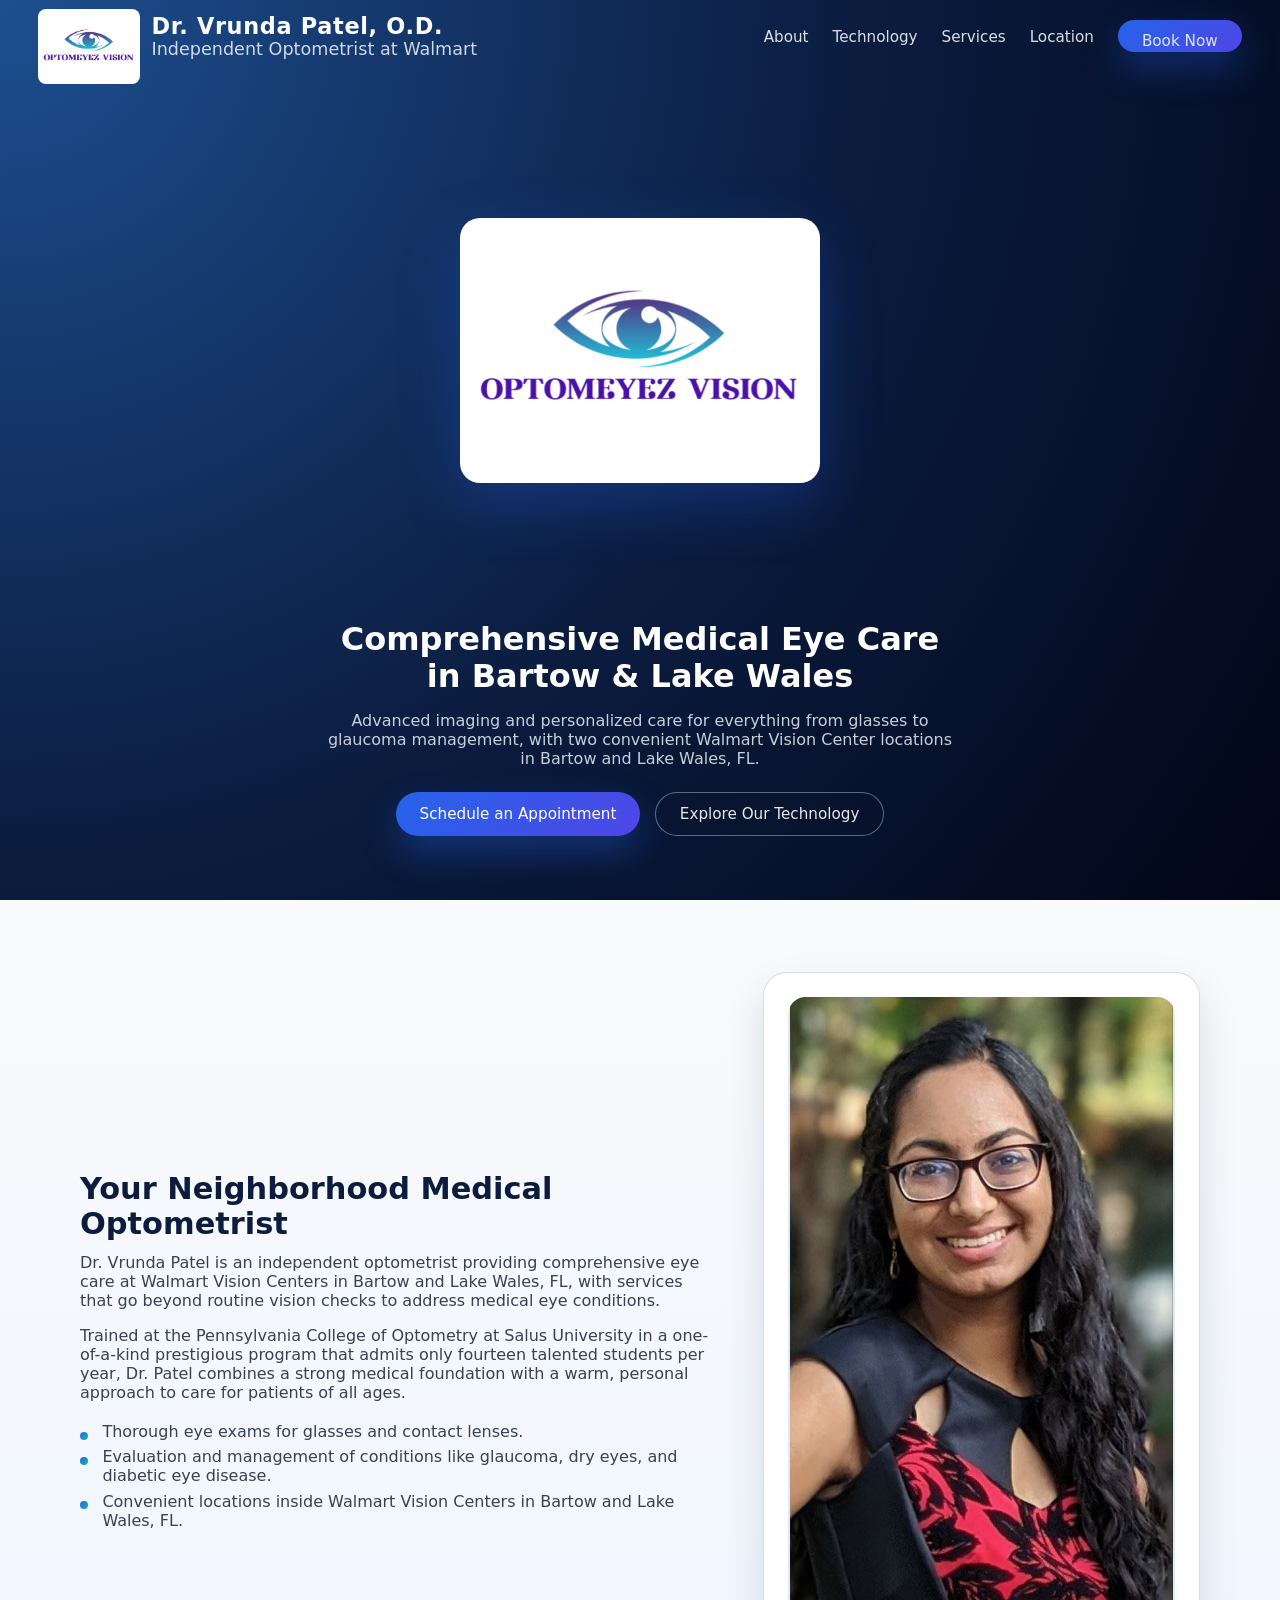
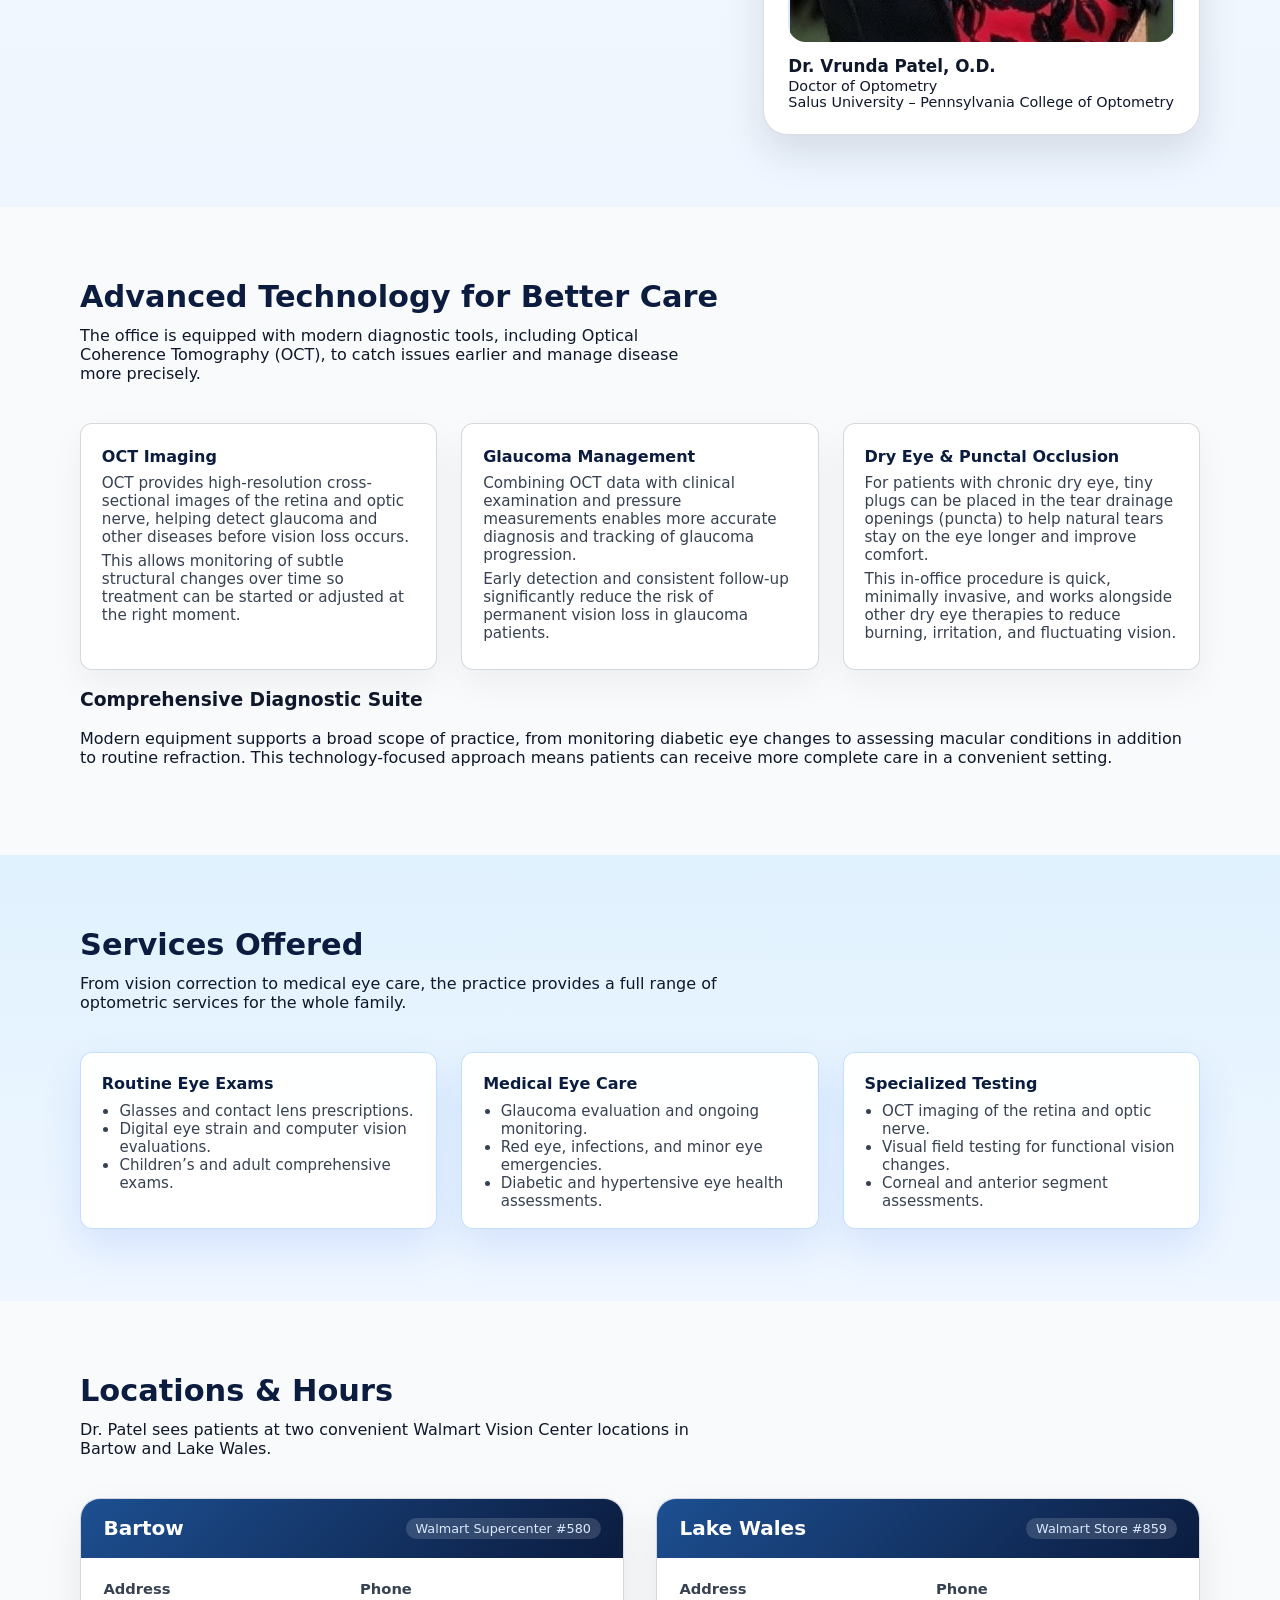
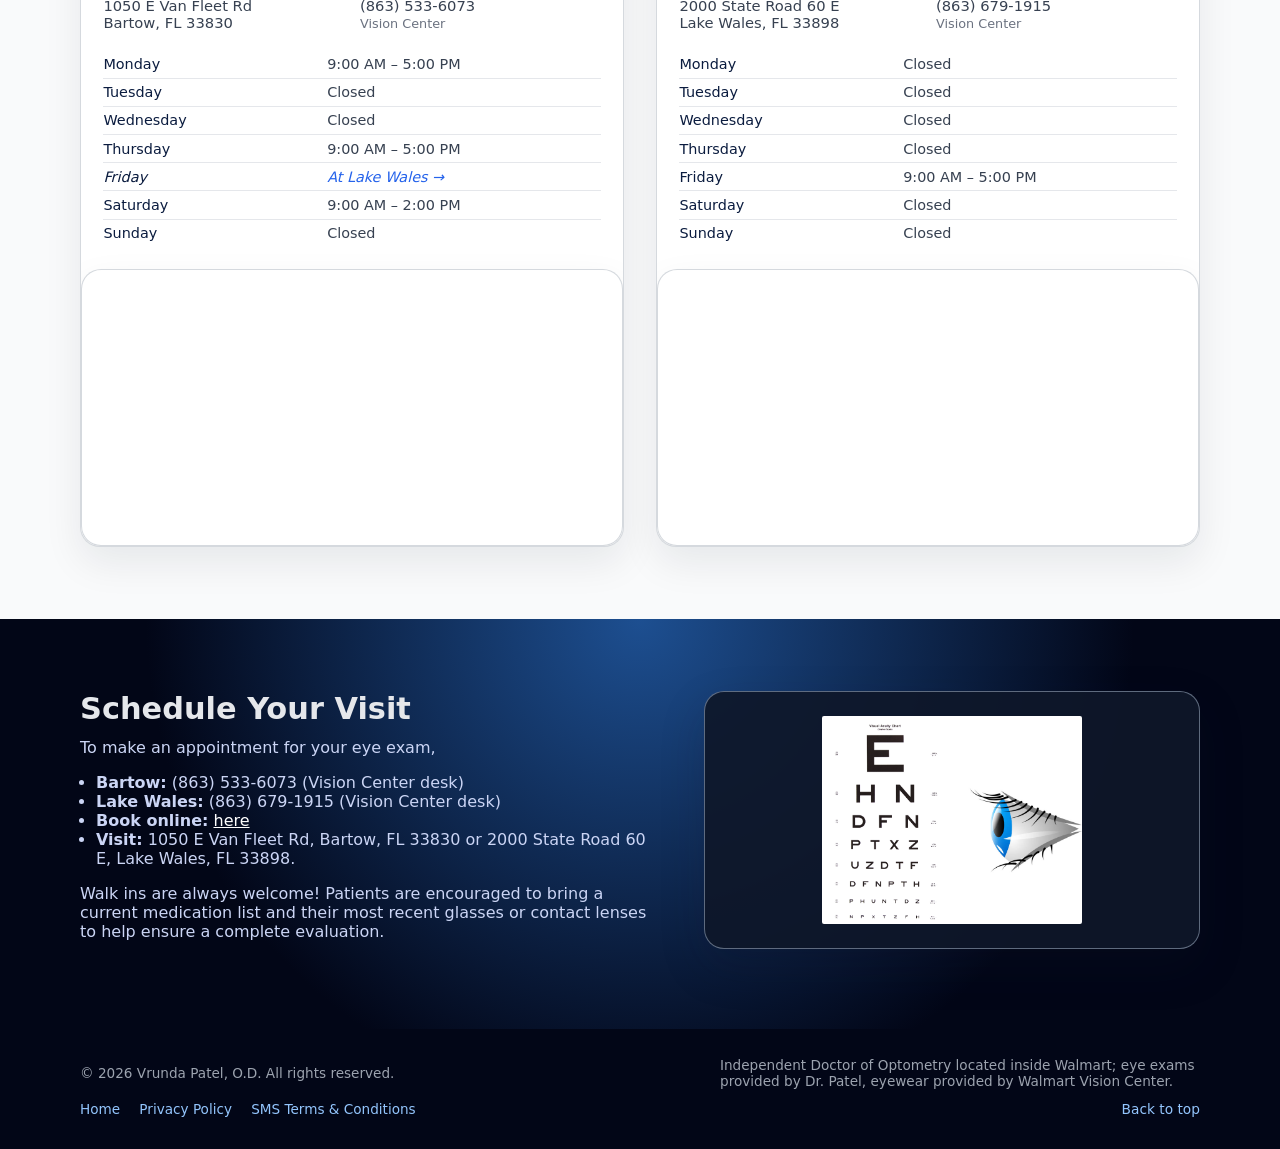
==== commit 58247819: "Refactor hero section: logo takes center stage, content pushed to bottom - Restructure hero from two" ====
--- a/index.html
+++ b/index.html
@@ -30,6 +30,9 @@
     </nav>
 
     <section class="hero">
+      <div class="hero-logo-display">
+        <img src="logo.png" alt="Optomeyez Vision Logo" class="hero-logo-large" />
+      </div>
       <div class="hero-content">
         <h1>Comprehensive Medical Eye Care in Bartow & Lake Wales</h1>
         <p>
@@ -38,19 +41,6 @@
         <div class="hero-actions">
           <a href="#contact" class="btn-primary">Schedule an Appointment</a>
           <a href="#technology" class="btn-outline">Explore Our Technology</a>
-        </div>
-      </div>
-      <div class="hero-visual">
-        <div class="hero-card">
-          <div class="hero-card-header">
-            <span>Your Vision, Our Focus</span>
-          </div>
-          <div class="hero-card-body">
-            <!--- <p class="hero-metric-label">Advanced Eye Imaging</p>
-            <p class="hero-metric">
-              OCT scans for detailed views of the retina and optic nerve to support glaucoma diagnosis and follow-up.
-            </p> --->
-          </div>
         </div>
       </div>
     </section>
--- a/style.css
+++ b/style.css
@@ -66,7 +66,7 @@
 .site-header {
   background: radial-gradient(circle at top left, #1d4f91 0, #0b1c3f 55%, #020617 100%);
   color: var(--white);
-  padding-bottom: 4.5rem;
+  padding-bottom: 0;
 }
 
 .navbar {
@@ -210,22 +210,56 @@
 /* Hero */
 
 .hero {
-  display: grid;
-  grid-template-columns: minmax(0, 1.6fr) minmax(0, 1.1fr);
-  gap: 3rem;
+  display: flex;
+  flex-direction: column;
   align-items: center;
-  padding: 2.5rem min(3vw, 2.5rem) 0;
+  justify-content: center;
+  gap: 2.5rem;
+  min-height: calc(100vh - var(--nav-height));
+  padding: 3rem min(3vw, 2.5rem) 4rem;
+  text-align: center;
+}
+
+/* Logo display - centered, takes center stage */
+
+.hero-logo-display {
+  display: flex;
+  justify-content: center;
+  align-items: center;
+  flex: 1;
+}
+
+.hero-logo-large {
+  width: 100%;
+  max-width: 360px;
+  height: auto;
+  border-radius: 20px;
+  box-shadow: 0 20px 60px rgba(37, 99, 235, 0.3);
+  transition: transform 0.3s ease;
+}
+
+.hero-logo-large:hover {
+  transform: scale(1.05);
+}
+
+/* Hero content - pushed to bottom */
+
+.hero-content {
+  display: flex;
+  flex-direction: column;
+  align-items: center;
+  width: 100%;
+  max-width: 640px;
 }
 
 .hero-content h1 {
-  font-size: clamp(2.2rem, 3vw, 2.9rem);
-  line-height: 1.1;
-  margin: 0 0 1.25rem;
+  font-size: clamp(1.8rem, 2.5vw, 2.5rem);
+  line-height: 1.15;
+  margin: 0 0 1rem;
 }
 
 .hero-content p {
-  margin: 0 0 1.75rem;
-  max-width: 520px;
+  margin: 0 0 1.5rem;
   color: rgba(226, 232, 240, 0.88);
 }
 
@@ -233,85 +267,7 @@
   display: flex;
   flex-wrap: wrap;
   gap: 0.9rem;
-  margin-bottom: 1.2rem;
-}
-
-.hero-highlight .pill {
-  display: inline-flex;
-  align-items: center;
-  padding: 0.45rem 0.9rem;
-  border-radius: var(--radius-pill);
-  background: rgba(15, 23, 42, 0.7);
-  border: 1px solid rgba(96, 165, 250, 0.6);
-  color: #dbeafe;
-  font-size: 0.85rem;
-}
-
-/* Hero visual card */
-
-.hero-visual {
-  display: flex;
   justify-content: center;
-}
-
-.hero-card {
-  background: radial-gradient(circle at top, #1e293b 0, #020617 60%);
-  border-radius: 24px;
-  padding: 1.5rem 1.6rem;
-  color: #e5e7eb;
-  box-shadow: var(--shadow-soft);
-  border: 1px solid rgba(148, 163, 184, 0.35);
-  max-width: 340px;
-  width: 100%;
-  position: relative;
-  overflow: hidden;
-}
-
-.hero-card::before {
-  content: "";
-  position: absolute;
-  inset: -40%;
-  background: radial-gradient(circle at top, rgba(59, 130, 246, 0.3), transparent 55%);
-  opacity: 0.4;
-  pointer-events: none;
-}
-
-.hero-card-header {
-  display: flex;
-  align-items: center;
-  justify-content: space-between;
-  margin-bottom: 1rem;
-}
-
-.hero-card-header span {
-  font-size: 1.2rem;
-  letter-spacing: 0.06em;
-  text-transform: uppercase;
-  color: #bfdbfe;
-  text-align: center;
-  display: flex;
-  align-items: center;   /* vertical center */
-  justify-content: center; /* horizontal center */
-  text-align: center;
-}
-
-.hero-card-body {
-  position: relative;
-  z-index: 1;
-}
-
-.hero-metric-label {
-  font-size: 0.85rem;
-  text-transform: uppercase;
-  letter-spacing: 0.12em;
-  color: #a5b4fc;
-  margin-bottom: 0.4rem;
-}
-
-.hero-metric {
-  font-size: 0.95rem;
-  color: #e5e7eb;
-  line-height: 1.5;
 }
 
 /* ABOUT */
@@ -849,12 +805,13 @@
 
 @media (max-width: 960px) {
   .hero {
-    grid-template-columns: minmax(0, 1.2fr);
-    padding-top: 1.8rem;
-  }
-
-  .hero-visual {
-    justify-content: flex-start;
+    min-height: auto;
+    padding-top: 2rem;
+    gap: 1.5rem;
+  }
+
+  .hero-logo-large {
+    max-width: 260px;
   }
 
   .about-grid,
@@ -932,7 +889,11 @@
 
 @media (max-width: 640px) {
   .hero-content h1 {
-    font-size: 2rem;
+    font-size: 1.6rem;
+  }
+
+  .hero-logo-large {
+    max-width: 200px;
   }
 
   .hero-actions {
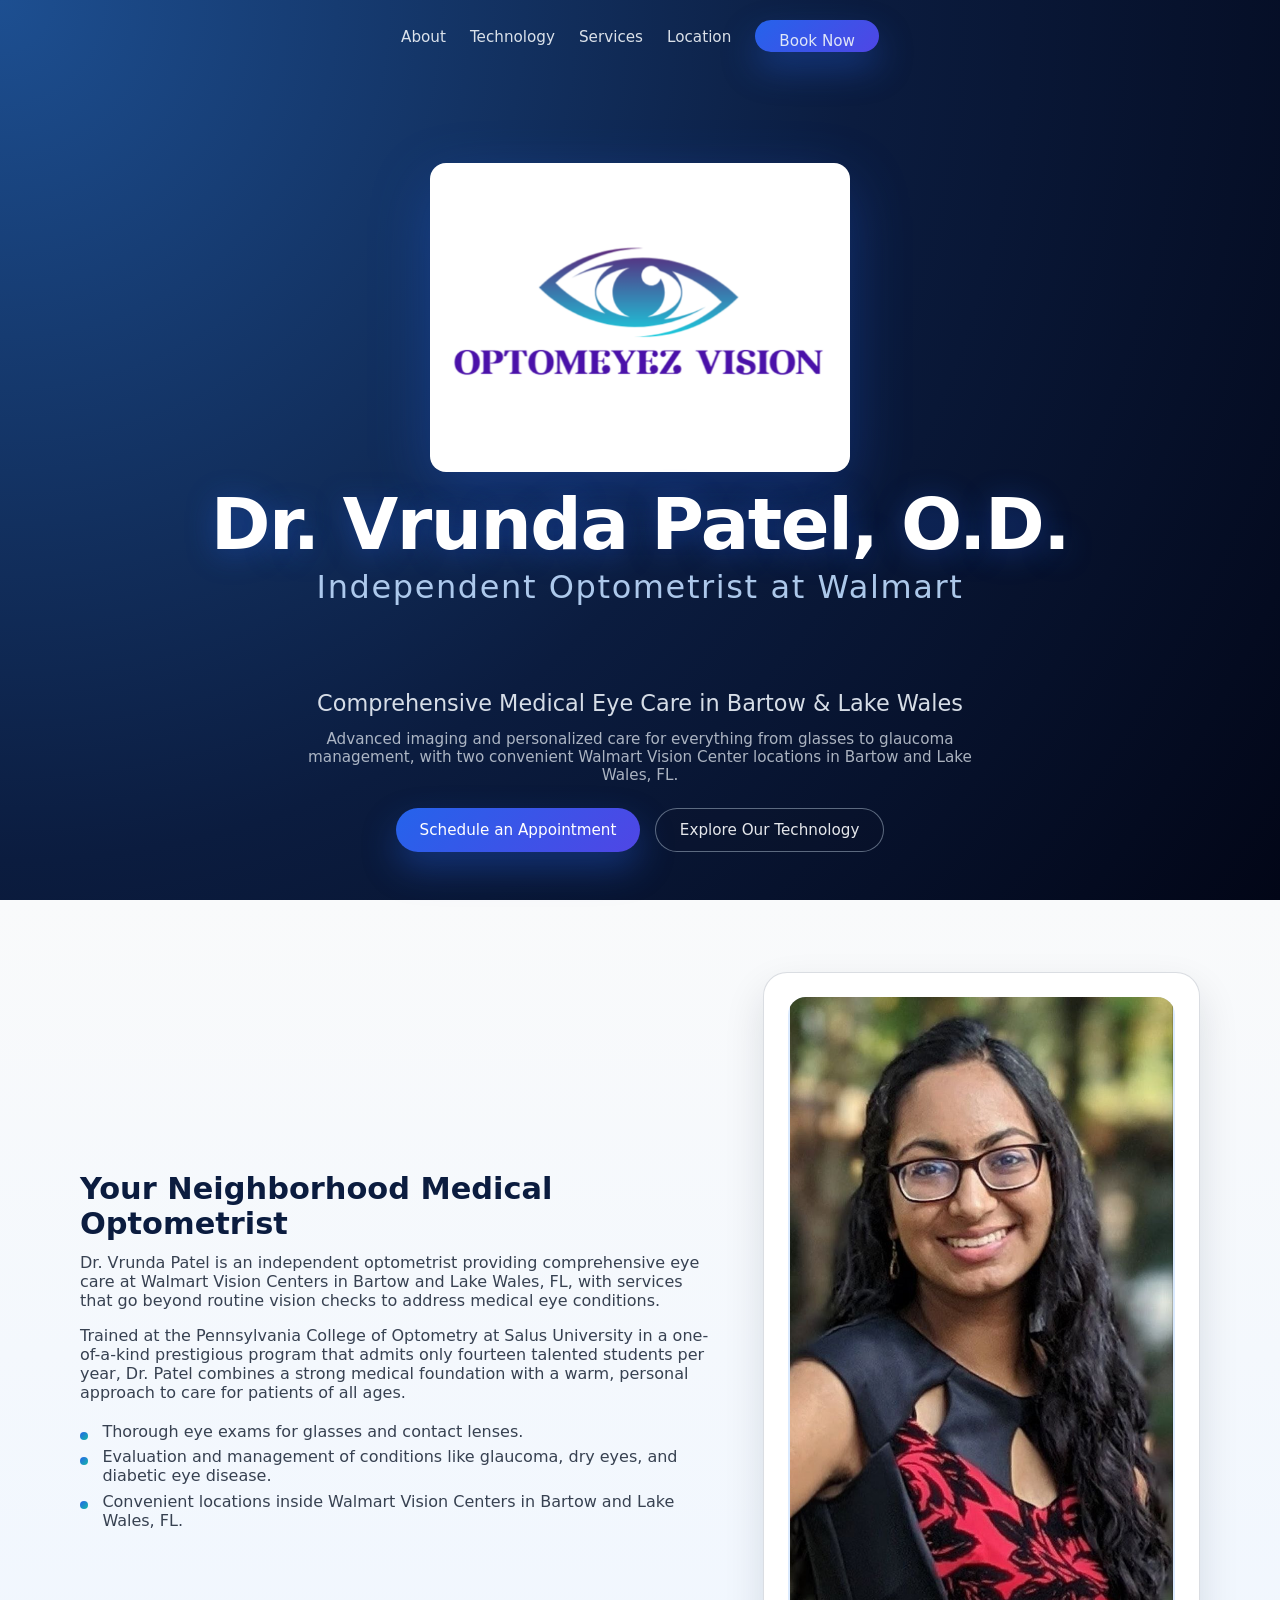
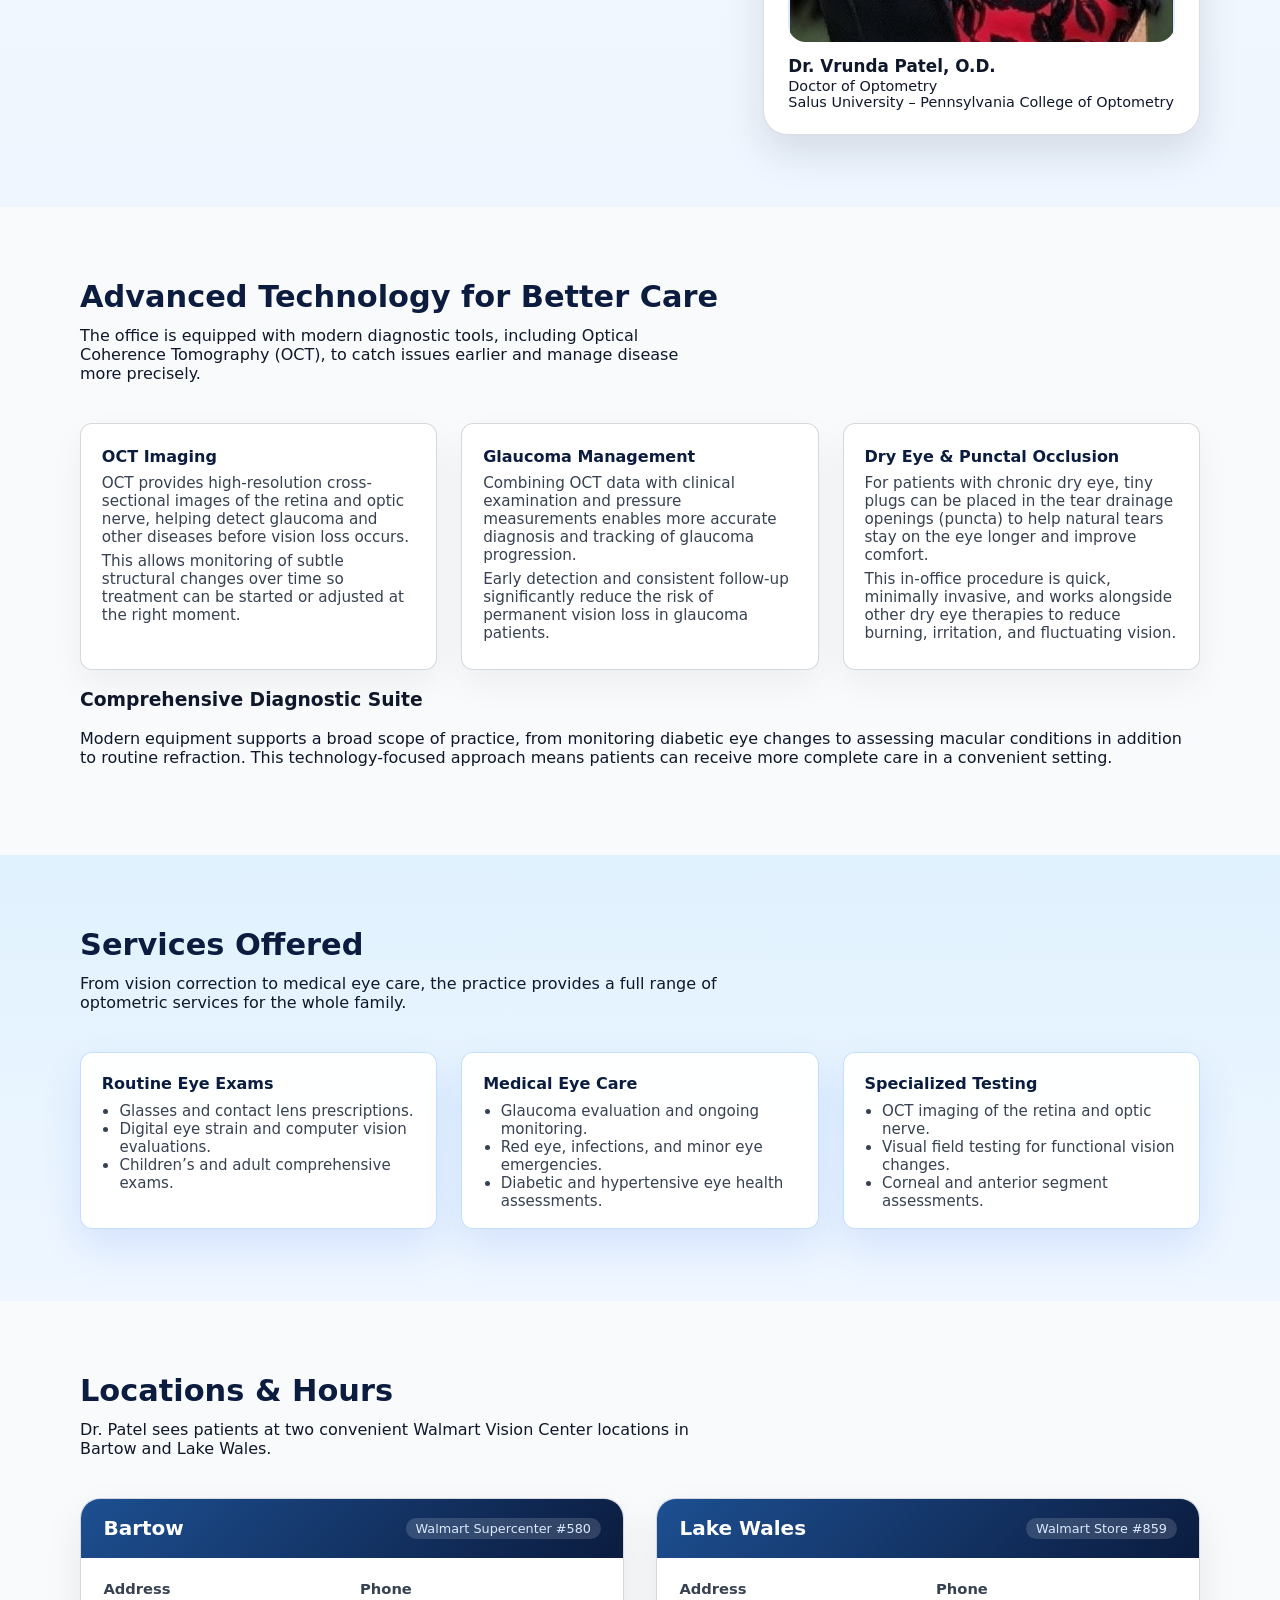
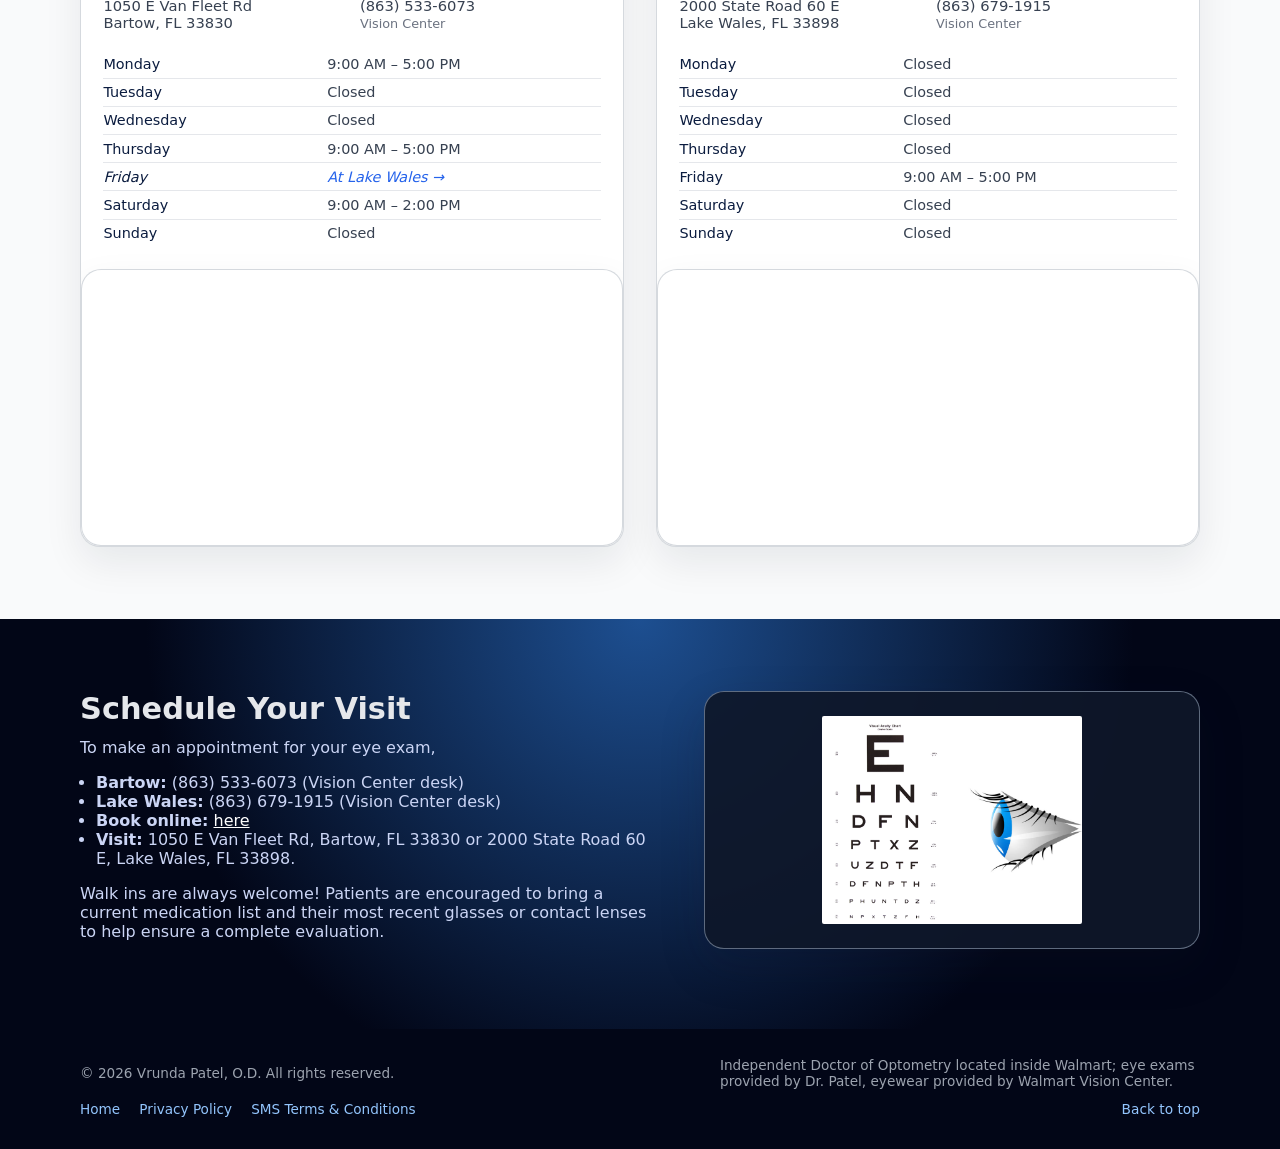
==== commit 82f501b7: "Adjust hero sizing: smaller name, larger logo, larger tagline - Reduce hero name font-size from clam" ====
--- a/index.html
+++ b/index.html
@@ -9,13 +9,6 @@
 <body>
   <header class="site-header" id="top">
     <nav class="navbar">
-      <a href="#top" class="brand">
-        <img src="logo.png" alt="Practice Logo" class="logo" />
-        <span class="brand-text">
-          <span class="brand-title">Dr. Vrunda Patel, O.D.</span>
-          <span class="brand-subtitle">Independent Optometrist at Walmart</span>
-        </span>
-      </a>
       <button class="nav-toggle" aria-label="Toggle navigation">
         <span class="bar"></span>
         <span class="bar"></span>
@@ -30,11 +23,13 @@
     </nav>
 
     <section class="hero">
-      <div class="hero-logo-display">
+      <div class="hero-brand-display">
         <img src="logo.png" alt="Optomeyez Vision Logo" class="hero-logo-large" />
+        <h1 class="hero-name">Dr. Vrunda Patel, O.D.</h1>
+        <p class="hero-tagline">Independent Optometrist at Walmart</p>
       </div>
       <div class="hero-content">
-        <h1>Comprehensive Medical Eye Care in Bartow & Lake Wales</h1>
+        <h2 class="hero-heading">Comprehensive Medical Eye Care in Bartow & Lake Wales</h2>
         <p>
           Advanced imaging and personalized care for everything from glasses to glaucoma management, with two convenient Walmart Vision Center locations in Bartow and Lake Wales, FL.
         </p>
--- a/style.css
+++ b/style.css
@@ -73,9 +73,10 @@
   height: var(--nav-height);
   display: flex;
   align-items: center;
-  justify-content: space-between;
+  justify-content: center;
   gap: 1rem;
   padding-inline: min(3vw, 2.5rem);
+  position: relative;
 }
 
 .brand {
@@ -214,32 +215,54 @@
   flex-direction: column;
   align-items: center;
   justify-content: center;
-  gap: 2.5rem;
+  gap: 1.5rem;
   min-height: calc(100vh - var(--nav-height));
-  padding: 3rem min(3vw, 2.5rem) 4rem;
+  padding: 2rem min(3vw, 2.5rem) 3rem;
   text-align: center;
 }
 
-/* Logo display - centered, takes center stage */
-
-.hero-logo-display {
-  display: flex;
+/* Brand display - logo + name + tagline, centered, takes center stage */
+
+.hero-brand-display {
+  display: flex;
+  flex-direction: column;
+  align-items: center;
+  gap: 0.5rem;
+  flex: 1;
   justify-content: center;
-  align-items: center;
-  flex: 1;
+  width: 100%;
 }
 
 .hero-logo-large {
   width: 100%;
-  max-width: 360px;
+  max-width: 420px;
   height: auto;
-  border-radius: 20px;
+  border-radius: 16px;
   box-shadow: 0 20px 60px rgba(37, 99, 235, 0.3);
   transition: transform 0.3s ease;
 }
 
 .hero-logo-large:hover {
-  transform: scale(1.05);
+  transform: scale(1.03);
+}
+
+.hero-name {
+  font-size: clamp(2rem, 6vw, 4.5rem);
+  font-weight: 800;
+  line-height: 1;
+  letter-spacing: -0.02em;
+  margin: 0.5rem 0 0;
+  color: #ffffff;
+  text-shadow: 0 4px 30px rgba(37, 99, 235, 0.4);
+  width: 100%;
+}
+
+.hero-tagline {
+  font-size: clamp(1.2rem, 3vw, 2rem);
+  color: rgba(191, 219, 254, 0.9);
+  margin: 0;
+  font-weight: 400;
+  letter-spacing: 0.05em;
 }
 
 /* Hero content - pushed to bottom */
@@ -249,18 +272,21 @@
   flex-direction: column;
   align-items: center;
   width: 100%;
-  max-width: 640px;
-}
-
-.hero-content h1 {
-  font-size: clamp(1.8rem, 2.5vw, 2.5rem);
-  line-height: 1.15;
-  margin: 0 0 1rem;
+  max-width: 680px;
+}
+
+.hero-heading {
+  font-size: clamp(1.1rem, 2vw, 1.4rem);
+  font-weight: 500;
+  line-height: 1.3;
+  margin: 0 0 0.75rem;
+  color: rgba(226, 232, 240, 0.95);
 }
 
 .hero-content p {
   margin: 0 0 1.5rem;
-  color: rgba(226, 232, 240, 0.88);
+  color: rgba(226, 232, 240, 0.75);
+  font-size: 0.95rem;
 }
 
 .hero-actions {
@@ -806,12 +832,16 @@
 @media (max-width: 960px) {
   .hero {
     min-height: auto;
-    padding-top: 2rem;
-    gap: 1.5rem;
+    padding-top: 1.5rem;
+    gap: 1rem;
   }
 
   .hero-logo-large {
-    max-width: 260px;
+    max-width: 320px;
+  }
+
+  .hero-name {
+    font-size: clamp(1.6rem, 7vw, 3.5rem);
   }
 
   .about-grid,
@@ -847,6 +877,8 @@
 
   .nav-toggle {
     display: flex;
+    position: absolute;
+    left: 1.25rem;
   }
 
   .nav-links {
@@ -888,12 +920,20 @@
 }
 
 @media (max-width: 640px) {
-  .hero-content h1 {
-    font-size: 1.6rem;
+  .hero-heading {
+    font-size: 1rem;
   }
 
   .hero-logo-large {
-    max-width: 200px;
+    max-width: 250px;
+  }
+
+  .hero-name {
+    font-size: clamp(1.4rem, 8vw, 2.5rem);
+  }
+
+  .hero-tagline {
+    font-size: clamp(1rem, 4vw, 1.4rem);
   }
 
   .hero-actions {
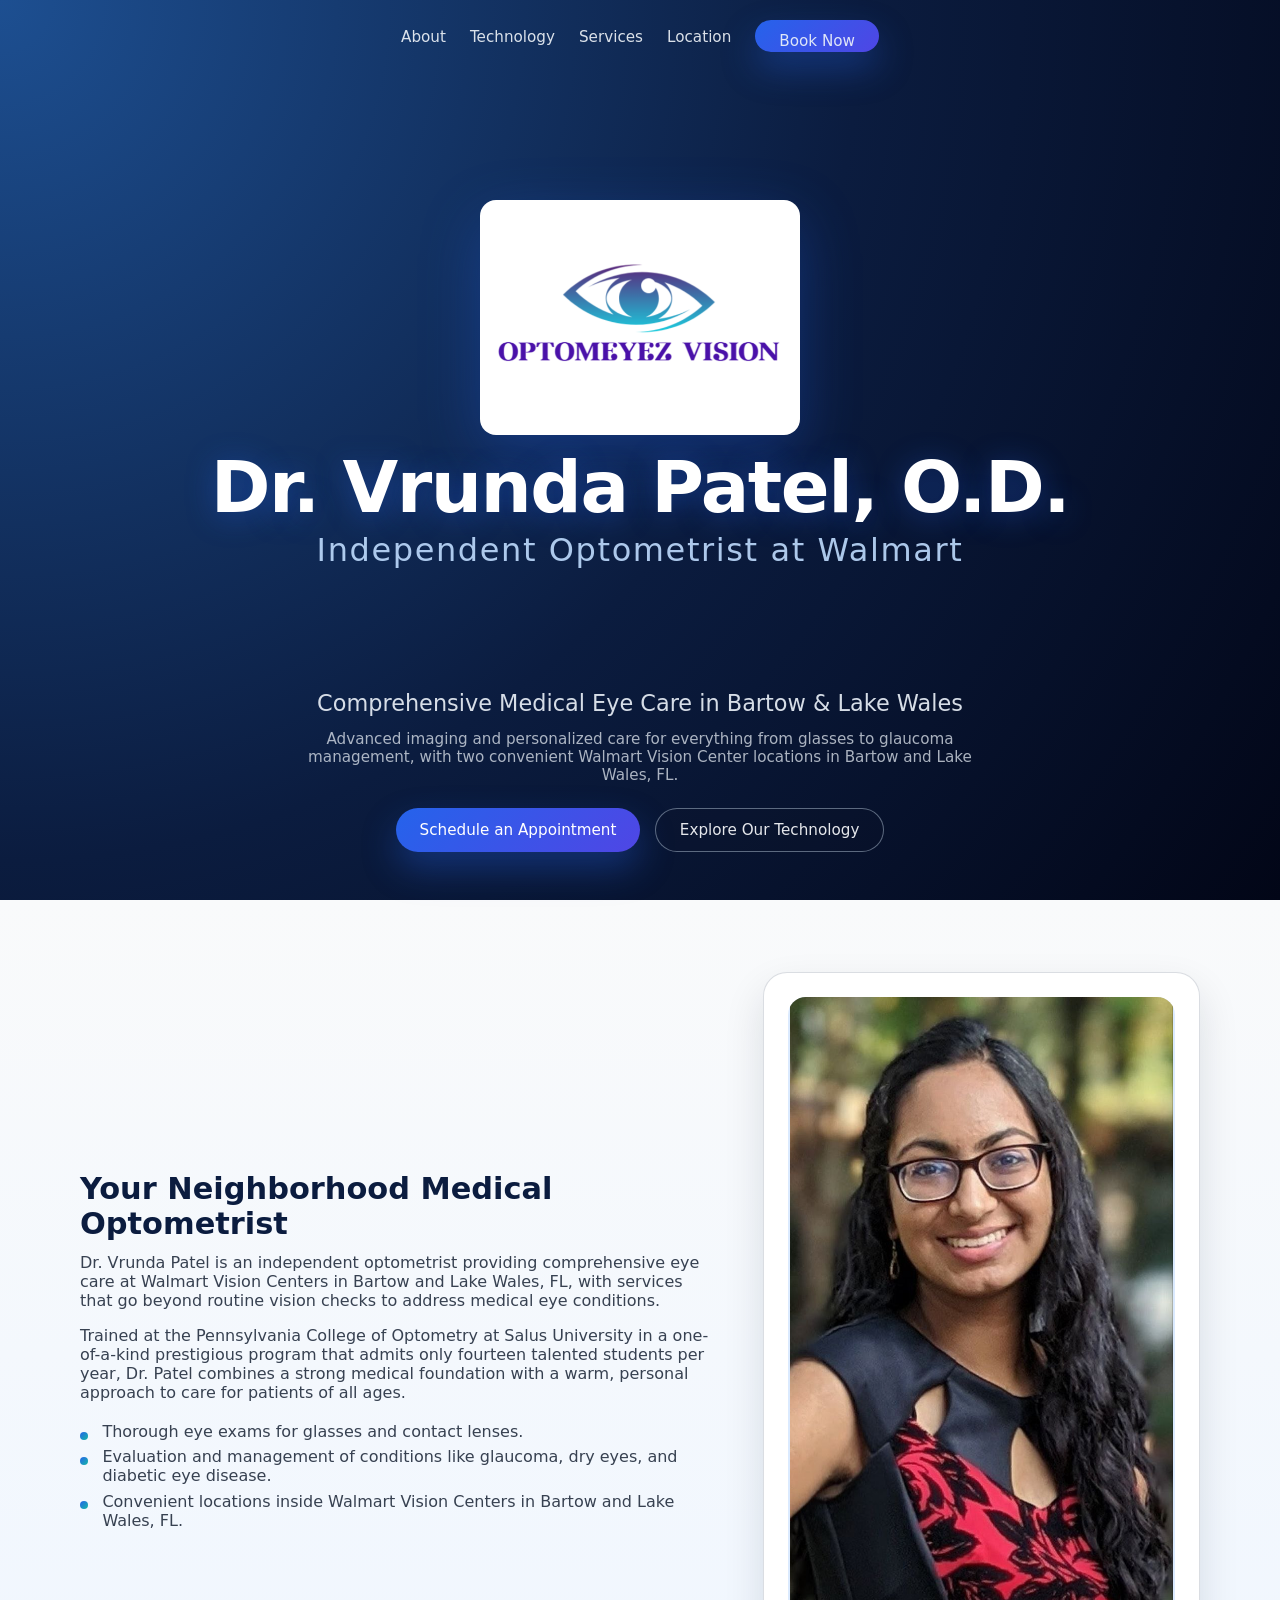
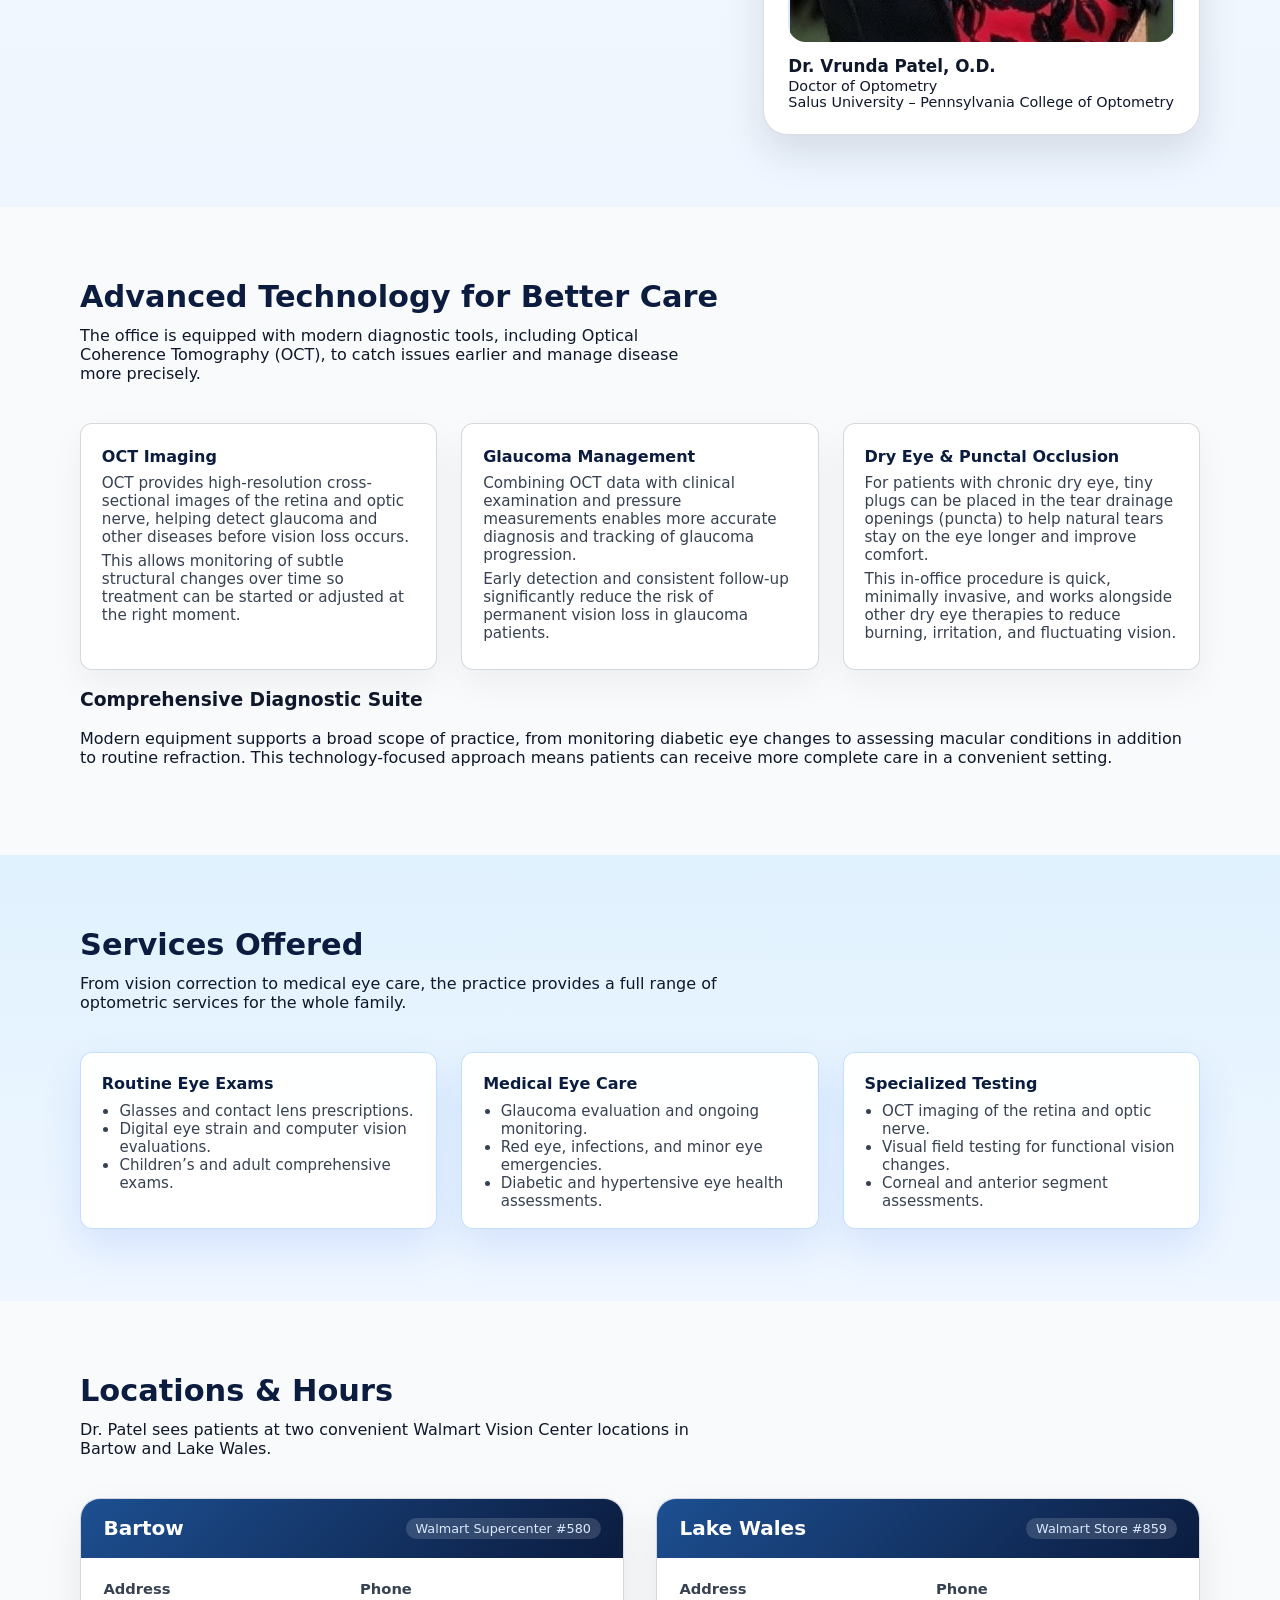
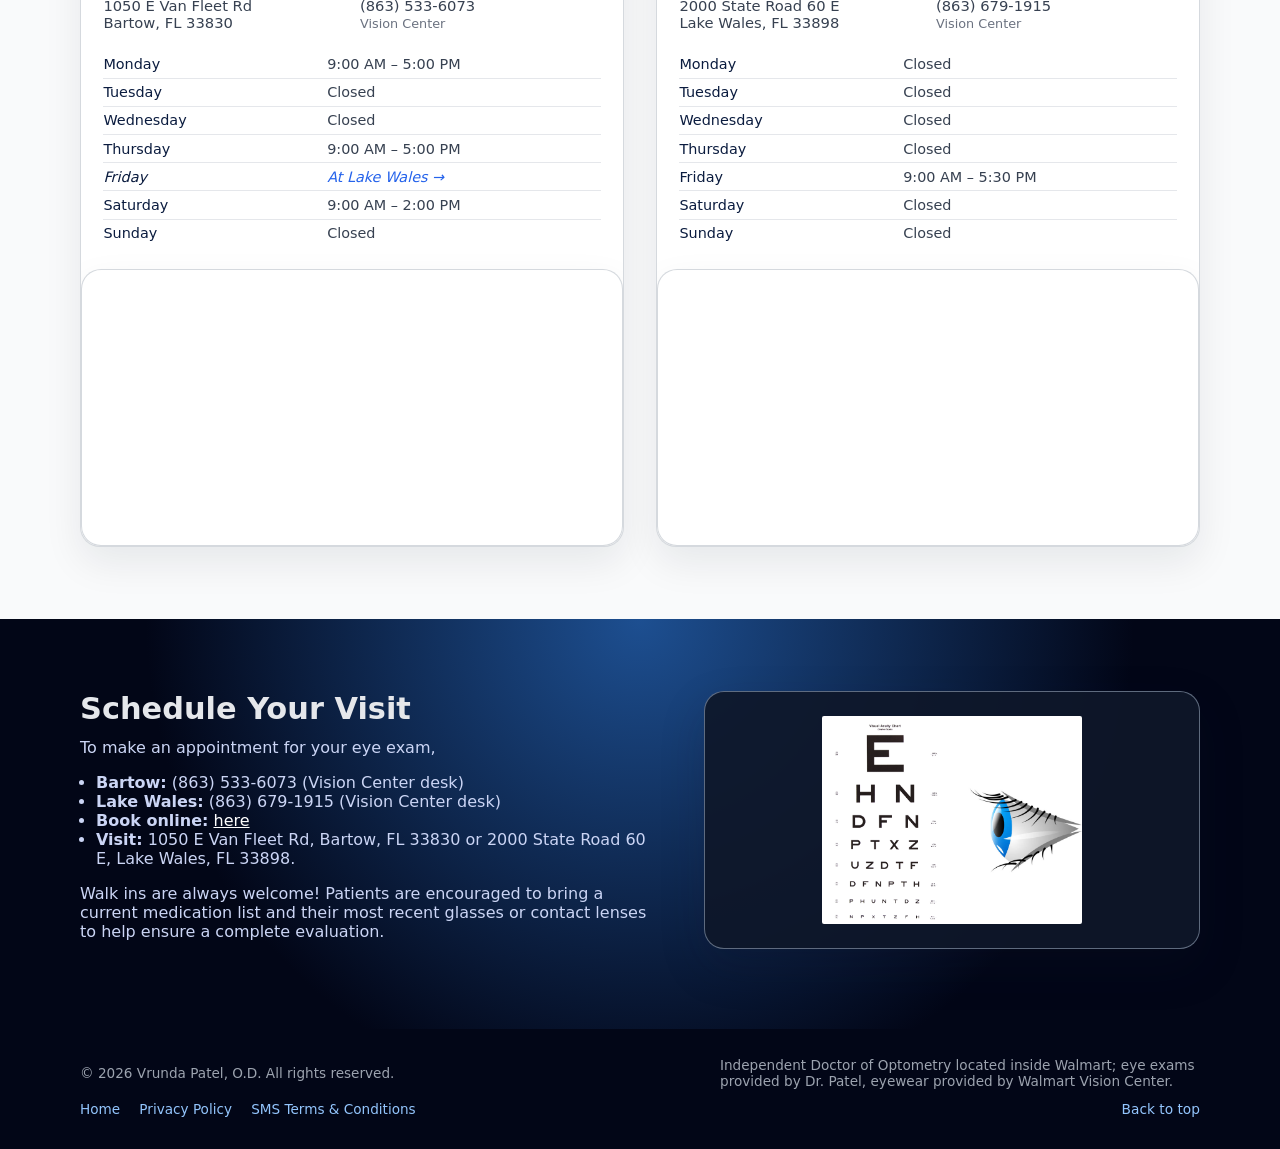
==== commit 60ff34f5: "Reduce logo size on desktop, update Lake Wales Friday hours to 5:30 PM - Reduce hero logo max-width " ====
--- a/index.html
+++ b/index.html
@@ -208,7 +208,7 @@
                 <tr><td>Tuesday</td><td>Closed</td></tr>
                 <tr><td>Wednesday</td><td>Closed</td></tr>
                 <tr><td>Thursday</td><td>Closed</td></tr>
-                <tr><td>Friday</td><td>9:00 AM – 5:00 PM</td></tr>
+                <tr><td>Friday</td><td>9:00 AM – 5:30 PM</td></tr>
                 <tr><td>Saturday</td><td>Closed</td></tr>
                 <tr><td>Sunday</td><td>Closed</td></tr>
               </table>
--- a/style.css
+++ b/style.css
@@ -235,7 +235,7 @@
 
 .hero-logo-large {
   width: 100%;
-  max-width: 420px;
+  max-width: 320px;
   height: auto;
   border-radius: 16px;
   box-shadow: 0 20px 60px rgba(37, 99, 235, 0.3);
